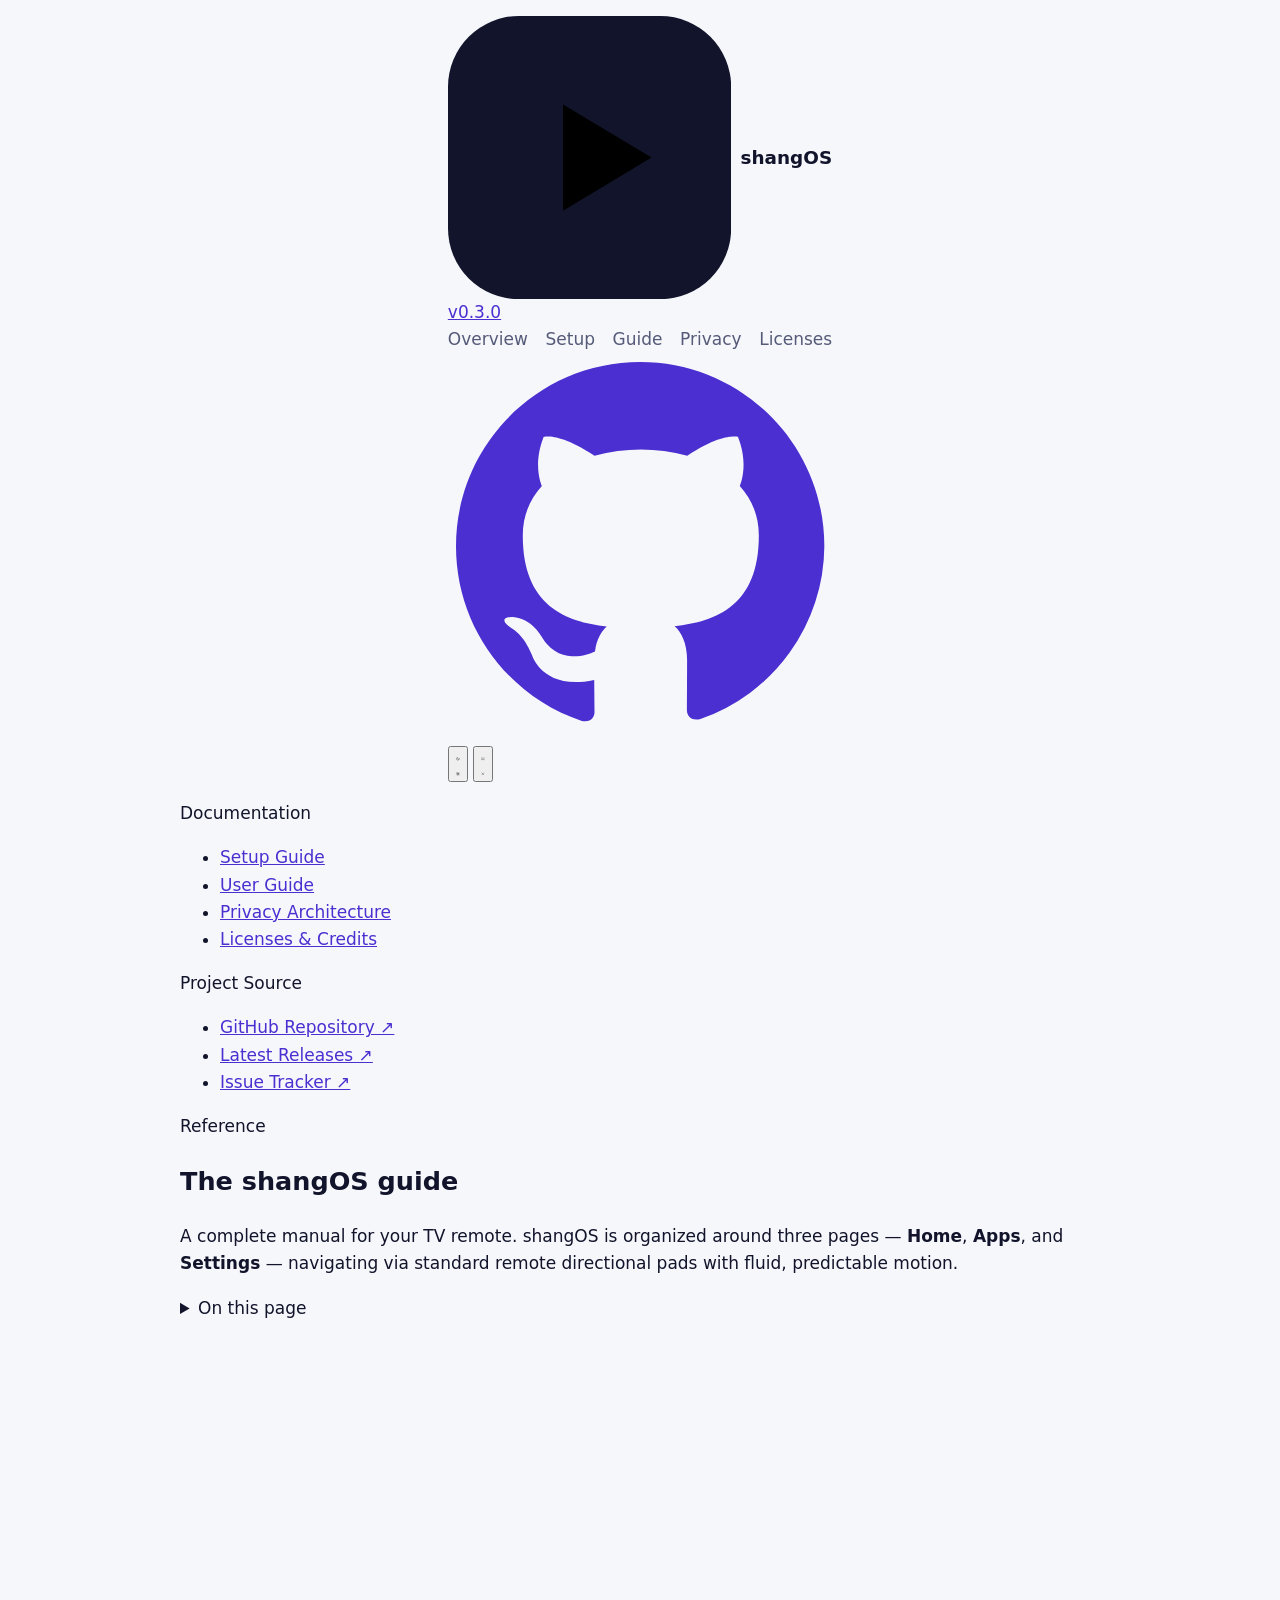
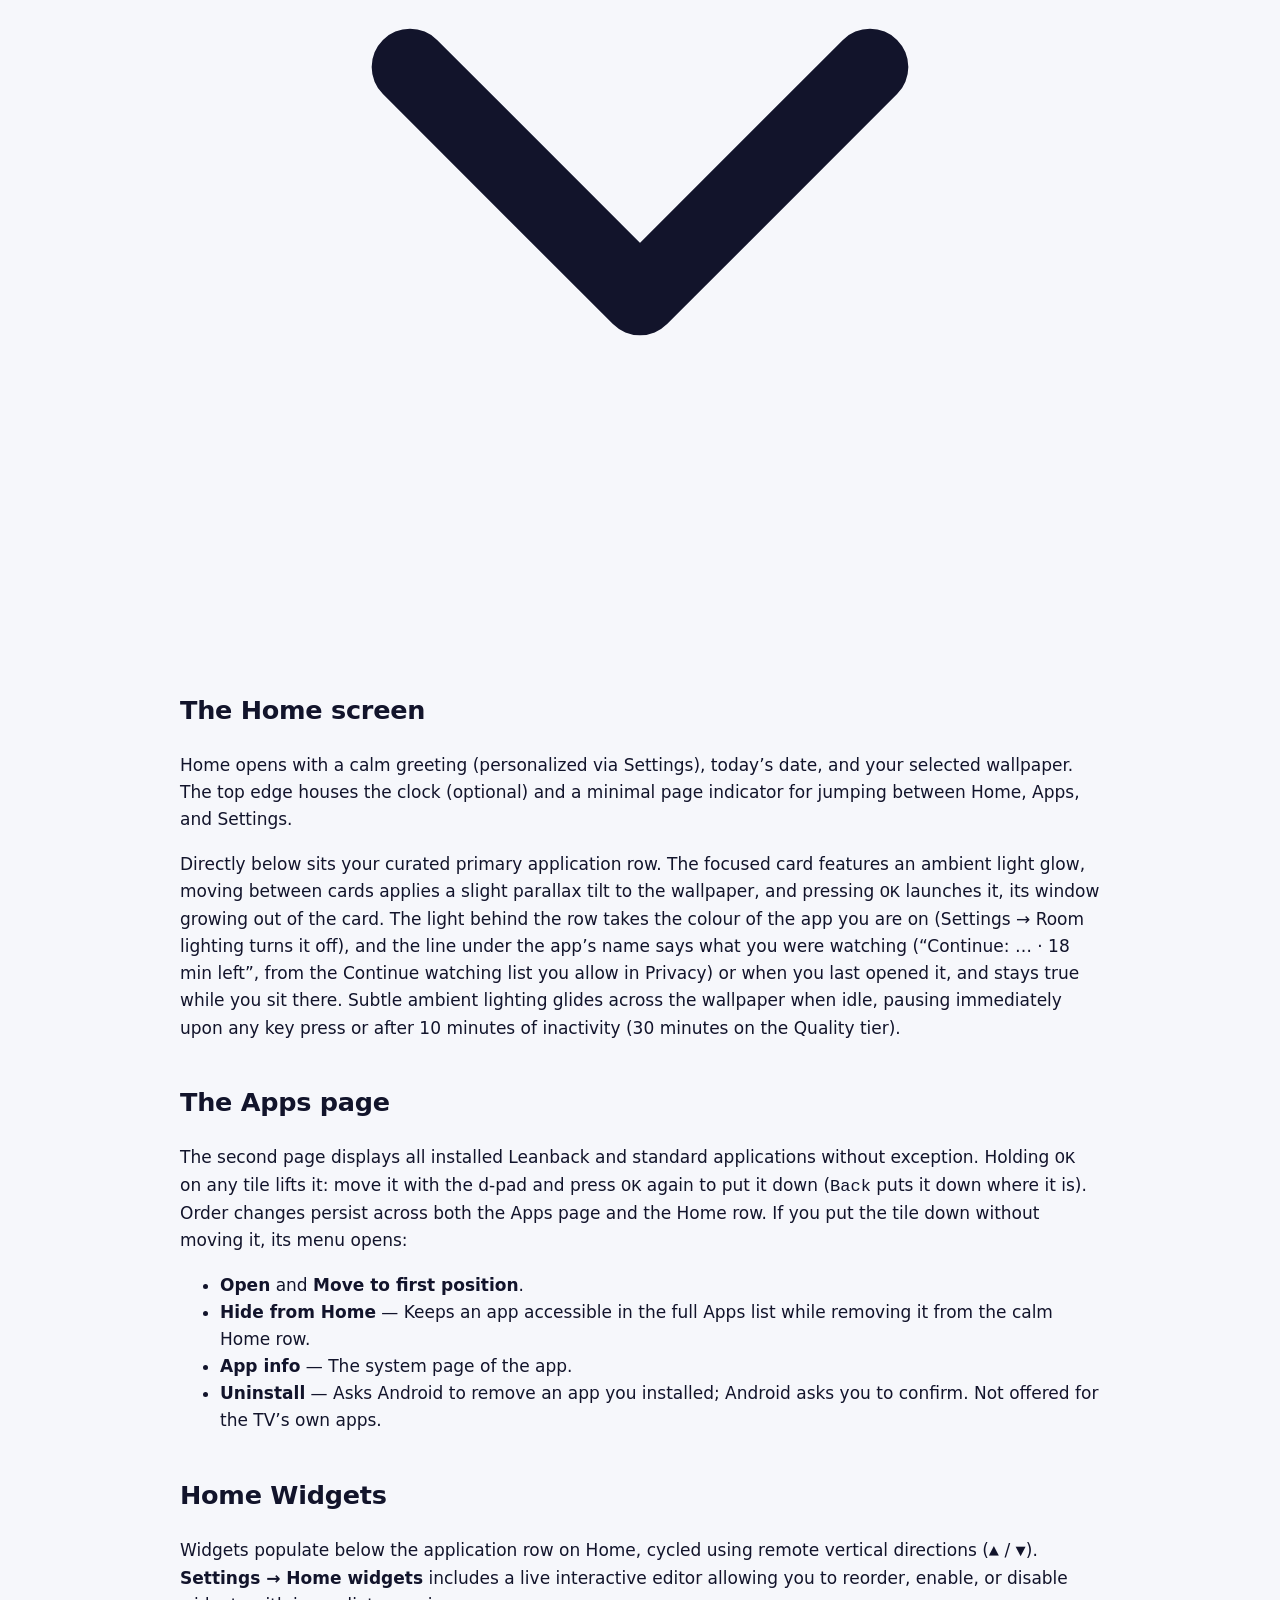
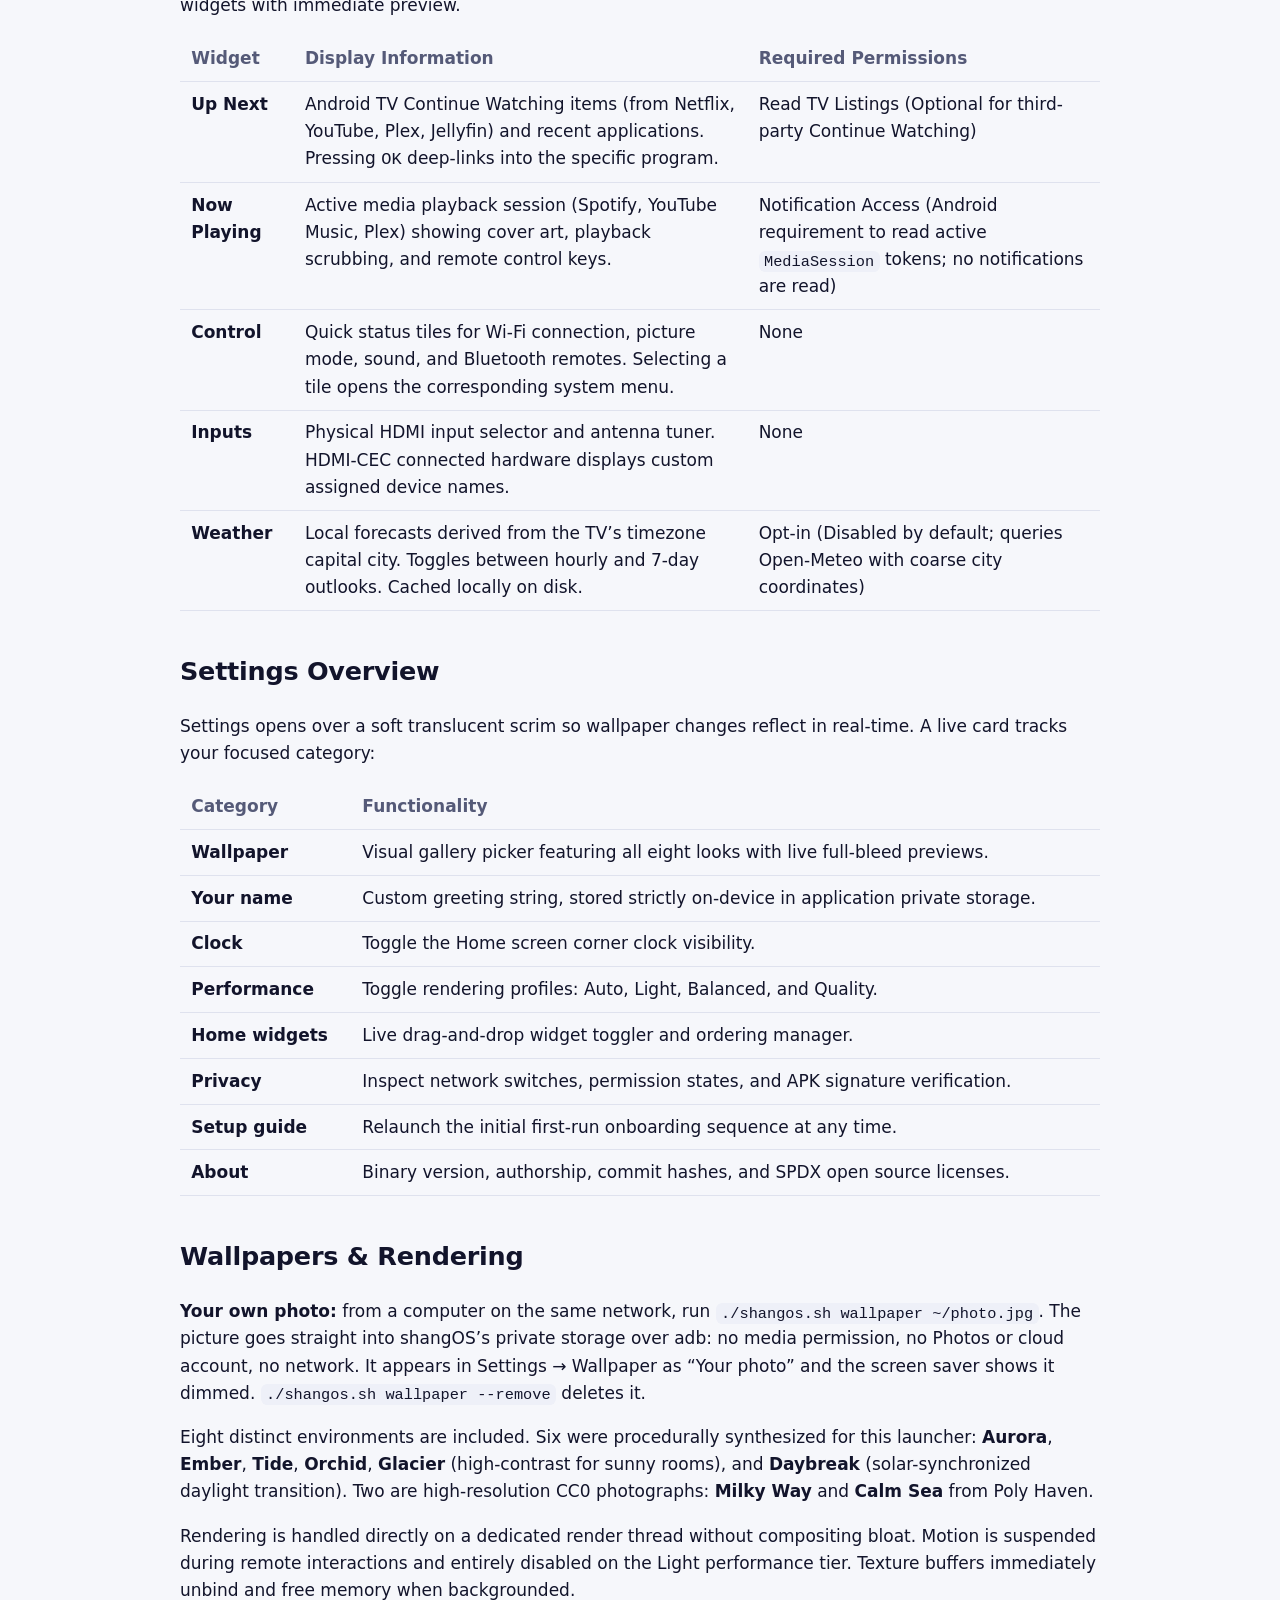
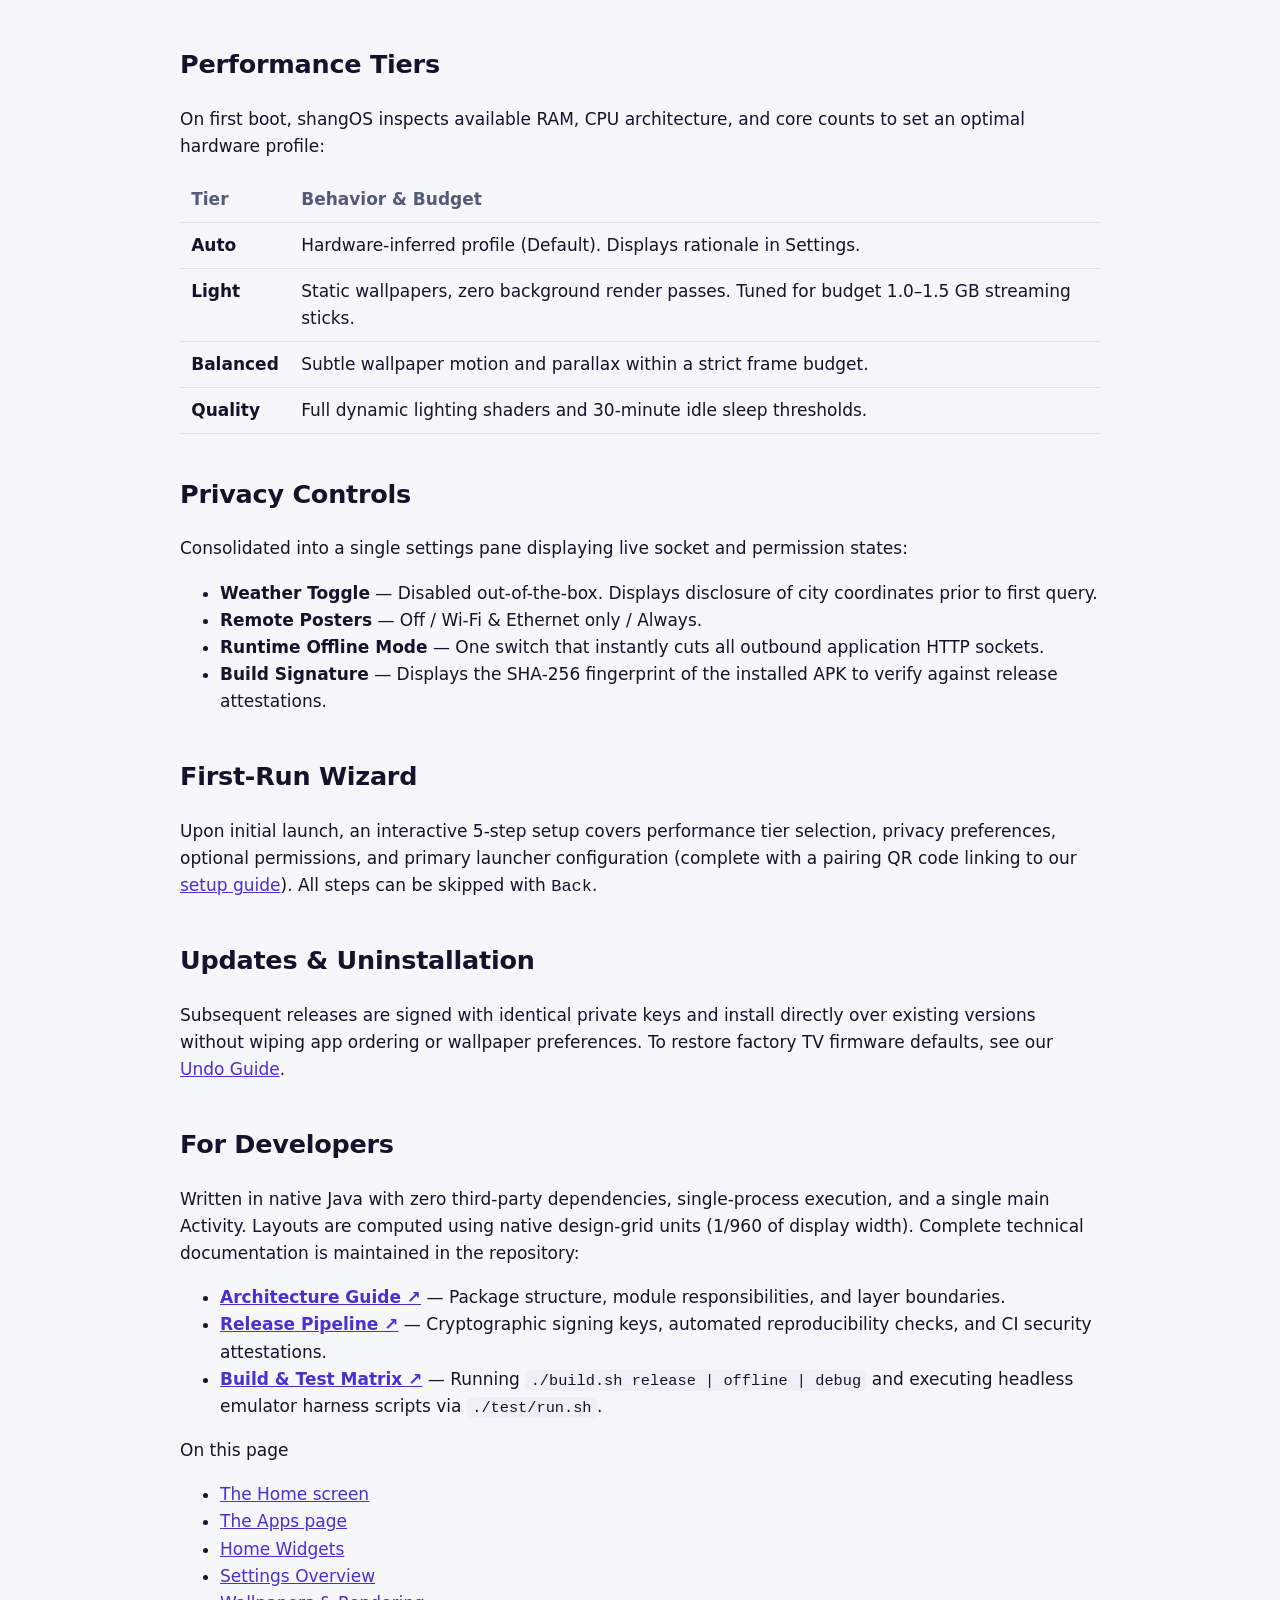
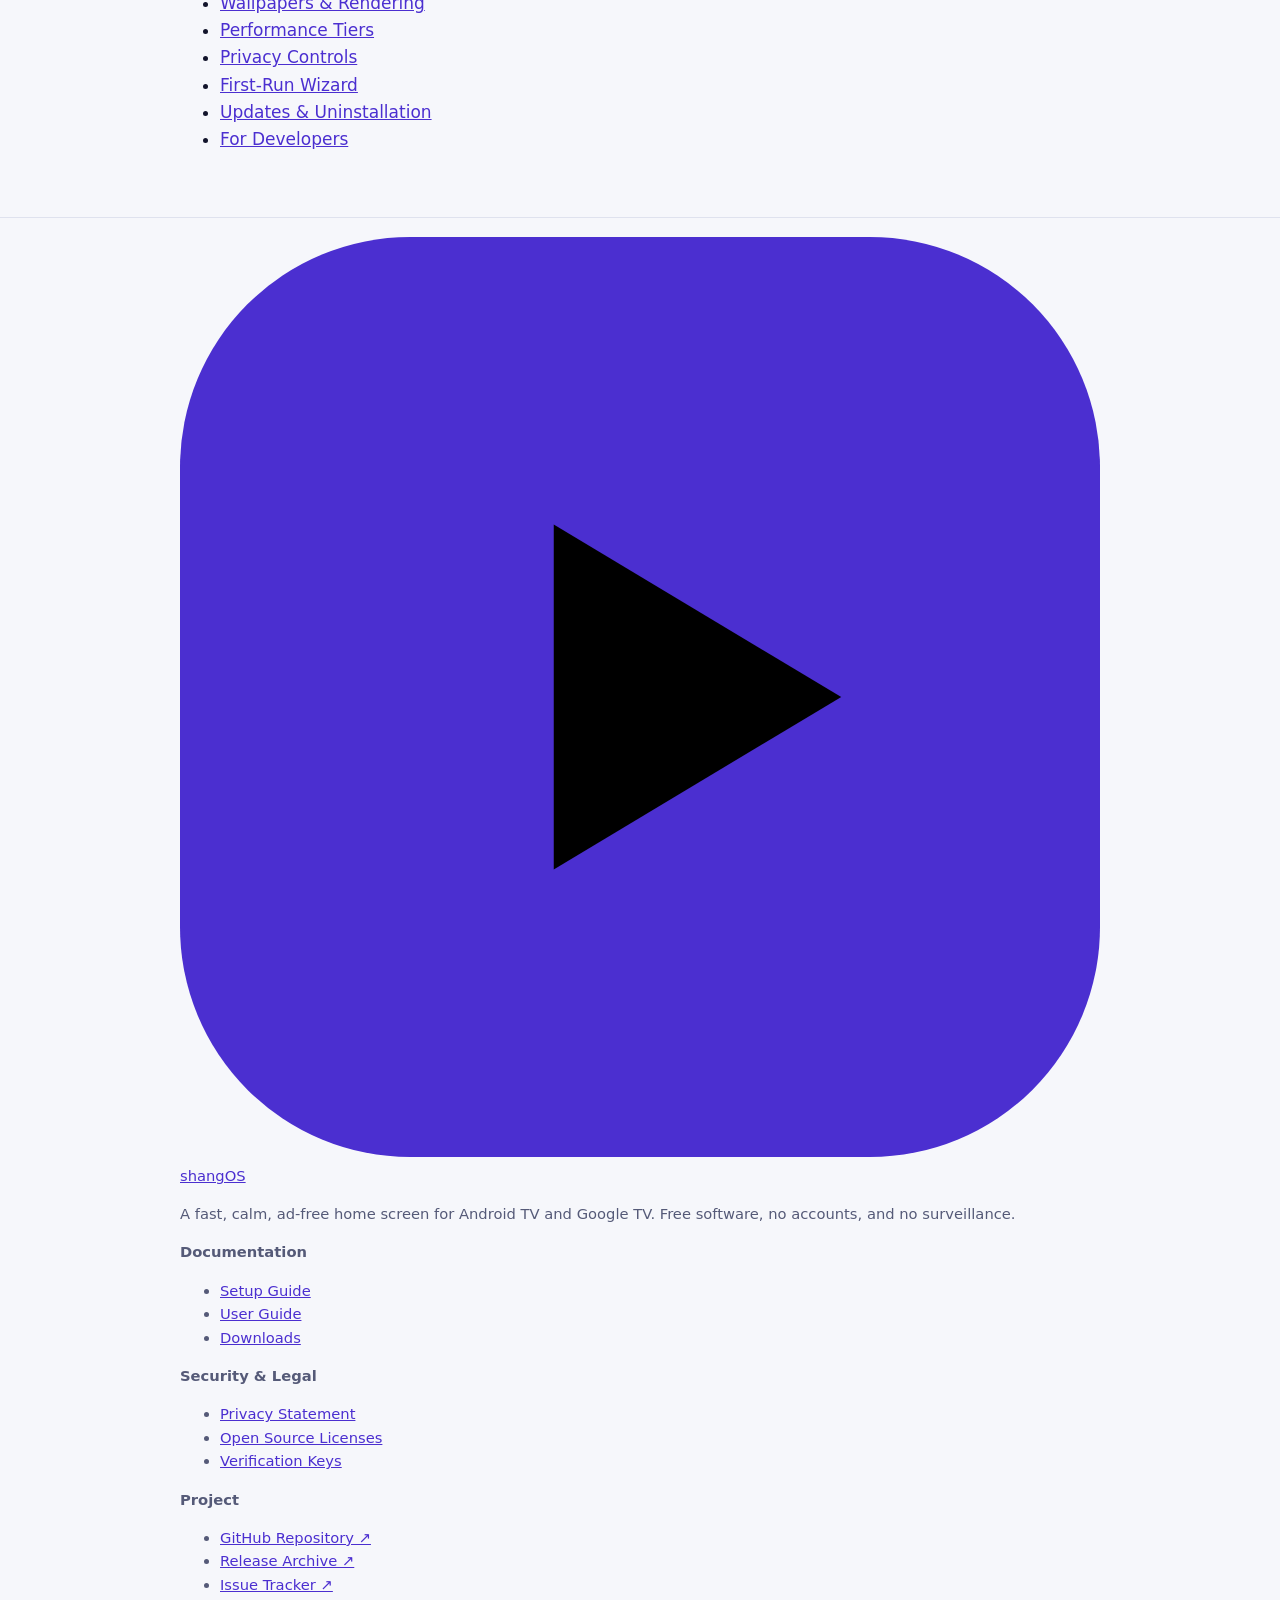
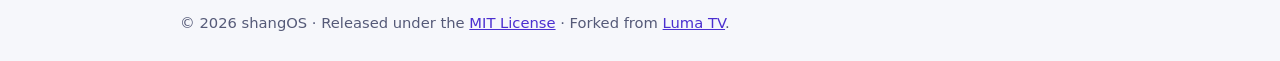
==== docs/guide/index.html @ 85304972 "feat: expand shangOS into a complete TV experience - Add city search and persistent weather location" ====
<!doctype html>
<html lang="en">
<head>
  <meta charset="utf-8">
  <meta name="viewport" content="width=device-width, initial-scale=1">
  <title>User Guide — shangOS</title>
  <meta name="description" content="Complete guide to shangOS: Home navigation, app management, widgets, dynamic wallpapers, performance tiers, and privacy controls.">
  <meta property="og:title" content="User Guide — shangOS">
  <meta property="og:description" content="Complete guide to shangOS: Home navigation, widgets, performance tiers, and privacy architecture.">
  <meta property="og:image" content="../assets/home.webp">
  <meta name="twitter:card" content="summary_large_image">
  <meta name="theme-color" content="#fdfbf7" media="(prefers-color-scheme: light)">
  <meta name="theme-color" content="#111318" media="(prefers-color-scheme: dark)">
  <link rel="icon" href="data:image/svg+xml,%3Csvg xmlns='http://www.w3.org/2000/svg' viewBox='0 0 32 32'%3E%3Crect width='32' height='32' rx='7' fill='%230a0a0a'/%3E%3Cpolygon points='13,10 23,16 13,22' fill='%23fff'/%3E%3C/svg%3E">

  <script>
    (() => {
      try {
        const t = localStorage.getItem('shangos-theme');
        if (t === 'dark' || (!t && matchMedia('(prefers-color-scheme: dark)').matches)) {
          document.documentElement.setAttribute('data-theme', 'dark');
        }
      } catch (e) {}
    })();
  </script>

  <link rel="stylesheet" href="../assets/site.css">
  <link href="https://api.fontshare.com/v2/css?f[]=satoshi@500,700,900&display=swap" rel="stylesheet">
</head>
<body>
  <a href="#main" class="skip">Skip to content</a>

  <header class="site">
    <div class="wrap site-nav-wrap">
      <div class="brand-group">
        <a href="../" class="brand" aria-label="shangOS home">
          <svg viewBox="0 0 32 32" aria-hidden="true" focusable="false">
            <rect width="32" height="32" rx="8" fill="currentColor"/>
            <polygon points="13,10 23,16 13,22" class="brand-mark"/>
          </svg>
          <span class="brand-name">shangOS</span>
        </a>
        <a href="https://github.com/madushas/shangos-launcher/releases/latest"
           class="badge-version"
           target="_blank"
           rel="noopener"
           title="View latest release notes on GitHub">
          <span class="dot"></span>
          <!-- APP_VERSION_START -->v0.3.0<!-- APP_VERSION_END -->
        </a>
      </div>

      <div class="header-actions">
        <nav class="site-nav" id="site-nav" aria-label="Main Navigation">
          <a href="../">Overview</a>
          <a href="../setup/">Setup</a>
          <a href="./" aria-current="page">Guide</a>
          <a href="../privacy/">Privacy</a>
          <a href="../licenses/">Licenses</a>
        </nav>

        <div class="header-controls">
          <a href="https://github.com/madushas/shangos-launcher"
             class="btn-icon gh-link" target="_blank" rel="noopener"
             aria-label="View source repository on GitHub">
            <svg viewBox="0 0 24 24" fill="currentColor" aria-hidden="true">
              <path d="M12 .5C5.65.5.5 5.65.5 12c0 5.08 3.29 9.39 7.86 10.91.58.11.79-.25.79-.56 0-.28-.01-1.02-.02-2-3.2.7-3.88-1.54-3.88-1.54-.52-1.33-1.28-1.69-1.28-1.69-1.05-.72.08-.7.08-.7 1.16.08 1.77 1.19 1.77 1.19 1.03 1.77 2.7 1.26 3.36.96.1-.75.4-1.26.73-1.55-2.55-.29-5.24-1.28-5.24-5.68 0-1.26.45-2.29 1.19-3.1-.12-.29-.52-1.47.11-3.06 0 0 .97-.31 3.18 1.18a11.03 11.03 0 0 1 5.79 0c2.2-1.49 3.17-1.18 3.17-1.18.63 1.59.23 2.77.11 3.06.74.81 1.19 1.84 1.19 3.1 0 4.41-2.69 5.38-5.26 5.66.41.35.78 1.05.78 2.11 0 1.53-.01 2.76-.01 3.14 0 .31.21.67.8.56A11.5 11.5 0 0 0 23.5 12C23.5 5.65 18.35.5 12 .5z"/>
            </svg>
          </a>

          <button class="btn-icon" id="theme-toggle" type="button" aria-label="Toggle theme">
            <svg class="icon-moon" viewBox="0 0 24 24" fill="none" stroke="currentColor" stroke-width="2" stroke-linecap="round" stroke-linejoin="round" aria-hidden="true"><path d="M21 12.79A9 9 0 1 1 11.21 3 7 7 0 0 0 21 12.79z"/></svg>
            <svg class="icon-sun" viewBox="0 0 24 24" fill="none" stroke="currentColor" stroke-width="2" stroke-linecap="round" stroke-linejoin="round" aria-hidden="true"><circle cx="12" cy="12" r="4"/><path d="M12 2v2M12 20v2M4.93 4.93l1.41 1.41M17.66 17.66l1.41 1.41M2 12h2M20 12h2M4.93 19.07l1.41-1.41M17.66 6.34l1.41-1.41"/></svg>
          </button>

          <button class="btn-icon nav-toggle" id="nav-toggle" type="button" aria-label="Menu" aria-expanded="false" aria-controls="site-nav">
            <svg class="nav-toggle-open" viewBox="0 0 24 24" fill="none" stroke="currentColor" stroke-width="2" stroke-linecap="round" aria-hidden="true"><line x1="3" y1="7" x2="21" y2="7"/><line x1="3" y1="17" x2="21" y2="17"/></svg>
            <svg class="nav-toggle-close" viewBox="0 0 24 24" fill="none" stroke="currentColor" stroke-width="2" stroke-linecap="round" aria-hidden="true"><line x1="18" y1="6" x2="6" y2="18"/><line x1="6" y1="6" x2="18" y2="18"/></svg>
          </button>
        </div>
      </div>
    </div>
  </header>

  <main id="main">
    <div class="wrap doc-page">
      <div class="doc-layout">

        <aside class="doc-sidebar">
          <div class="sidebar-group">
            <span class="sidebar-title">Documentation</span>
            <ul class="sidebar-nav">
              <li><a href="../setup/">Setup Guide</a></li>
              <li><a href="./" aria-current="page">User Guide</a></li>
              <li><a href="../privacy/">Privacy Architecture</a></li>
              <li><a href="../licenses/">Licenses &amp; Credits</a></li>
            </ul>
          </div>
          <div class="sidebar-group">
            <span class="sidebar-title">Project Source</span>
            <ul class="sidebar-nav">
              <li><a href="https://github.com/madushas/shangos-launcher" target="_blank" rel="noopener">GitHub Repository ↗</a></li>
              <li><a href="https://github.com/madushas/shangos-launcher/releases/latest" target="_blank" rel="noopener">Latest Releases ↗</a></li>
              <li><a href="https://github.com/madushas/shangos-launcher/issues" target="_blank" rel="noopener">Issue Tracker ↗</a></li>
            </ul>
          </div>
        </aside>

        <article class="doc-content">
          <span class="kicker">Reference</span>
          <h1>The shangOS guide</h1>
          <p class="intro">A complete manual for your TV remote. shangOS is organized around three pages — <strong>Home</strong>, <strong>Apps</strong>, and <strong>Settings</strong> — navigating via standard remote directional pads with fluid, predictable motion.</p>

          <!-- Collapsible in-page jump menu on mobile screens -->
          <details class="mobile-toc">
            <summary>
              <span>On this page</span>
              <svg class="mobile-toc-chevron" viewBox="0 0 24 24" fill="none" stroke="currentColor" stroke-width="2" stroke-linecap="round" stroke-linejoin="round" aria-hidden="true"><polyline points="6 9 12 15 18 9"/></svg>
            </summary>
            <ul class="mobile-toc-list">
              <li><a href="#home">The Home screen</a></li>
              <li><a href="#apps">The Apps page</a></li>
              <li><a href="#widgets">Home Widgets</a></li>
              <li><a href="#settings">Settings Overview</a></li>
              <li><a href="#wallpapers">Wallpapers &amp; Rendering</a></li>
              <li><a href="#performance">Performance Tiers</a></li>
              <li><a href="#privacy">Privacy Controls</a></li>
              <li><a href="#first-run">First-Run Wizard</a></li>
              <li><a href="#update">Updates &amp; Uninstallation</a></li>
              <li><a href="#for-developers">For Developers</a></li>
            </ul>
          </details>

          <h2 id="home">The Home screen</h2>
          <p>Home opens with a calm greeting (personalized via Settings), today’s date, and your selected wallpaper. The top edge houses the clock (optional) and a minimal page indicator for jumping between Home, Apps, and Settings.</p>
          <p>Directly below sits your curated primary application row. The focused card features an ambient light glow, moving between cards applies a slight parallax tilt to the wallpaper, and pressing <kbd>OK</kbd> launches it, its window growing out of the card. The light behind the row takes the colour of the app you are on (Settings → Room lighting turns it off), and the line under the app&rsquo;s name says what you were watching (&ldquo;Continue: &hellip; · 18 min left&rdquo;, from the Continue watching list you allow in Privacy) or when you last opened it, and stays true while you sit there. Subtle ambient lighting glides across the wallpaper when idle, pausing immediately upon any key press or after 10 minutes of inactivity (30 minutes on the Quality tier).</p>

          <h2 id="apps">The Apps page</h2>
          <p>The second page displays all installed Leanback and standard applications without exception. Holding <kbd>OK</kbd> on any tile lifts it: move it with the d-pad and press <kbd>OK</kbd> again to put it down (<kbd>Back</kbd> puts it down where it is). Order changes persist across both the Apps page and the Home row. If you put the tile down without moving it, its menu opens:</p>
          <ul class="release-specs">
            <li><strong>Open</strong> and <strong>Move to first position</strong>.</li>
            <li><strong>Hide from Home</strong> — Keeps an app accessible in the full Apps list while removing it from the calm Home row.</li>
            <li><strong>App info</strong> — The system page of the app.</li>
            <li><strong>Uninstall</strong> — Asks Android to remove an app you installed; Android asks you to confirm. Not offered for the TV&rsquo;s own apps.</li>
          </ul>

          <h2 id="widgets">Home Widgets</h2>
          <p>Widgets populate below the application row on Home, cycled using remote vertical directions (<kbd>▲</kbd> / <kbd>▼</kbd>). <strong>Settings → Home widgets</strong> includes a live interactive editor allowing you to reorder, enable, or disable widgets with immediate preview.</p>

          <div class="table-wrap">
            <table>
              <thead>
                <tr>
                  <th>Widget</th>
                  <th>Display Information</th>
                  <th>Required Permissions</th>
                </tr>
              </thead>
              <tbody>
                <tr>
                  <td><strong>Up Next</strong></td>
                  <td>Android TV Continue Watching items (from Netflix, YouTube, Plex, Jellyfin) and recent applications. Pressing <kbd>OK</kbd> deep-links into the specific program.</td>
                  <td><span class="spec-chip">Read TV Listings</span> (Optional for third-party Continue Watching)</td>
                </tr>
                <tr>
                  <td><strong>Now Playing</strong></td>
                  <td>Active media playback session (Spotify, YouTube Music, Plex) showing cover art, playback scrubbing, and remote control keys.</td>
                  <td><span class="spec-chip">Notification Access</span> (Android requirement to read active <code>MediaSession</code> tokens; no notifications are read)</td>
                </tr>
                <tr>
                  <td><strong>Control</strong></td>
                  <td>Quick status tiles for Wi-Fi connection, picture mode, sound, and Bluetooth remotes. Selecting a tile opens the corresponding system menu.</td>
                  <td><span class="spec-chip">None</span></td>
                </tr>
                <tr>
                  <td><strong>Inputs</strong></td>
                  <td>Physical HDMI input selector and antenna tuner. HDMI-CEC connected hardware displays custom assigned device names.</td>
                  <td><span class="spec-chip">None</span></td>
                </tr>
                <tr>
                  <td><strong>Weather</strong></td>
                  <td>Local forecasts derived from the TV’s timezone capital city. Toggles between hourly and 7-day outlooks. Cached locally on disk.</td>
                  <td><span class="spec-chip">Opt-in</span> (Disabled by default; queries Open-Meteo with coarse city coordinates)</td>
                </tr>
              </tbody>
            </table>
          </div>

          <h2 id="settings">Settings Overview</h2>
          <p>Settings opens over a soft translucent scrim so wallpaper changes reflect in real-time. A live card tracks your focused category:</p>

          <div class="table-wrap">
            <table>
              <thead>
                <tr>
                  <th>Category</th>
                  <th>Functionality</th>
                </tr>
              </thead>
              <tbody>
                <tr>
                  <td><strong>Wallpaper</strong></td>
                  <td>Visual gallery picker featuring all eight looks with live full-bleed previews.</td>
                </tr>
                <tr>
                  <td><strong>Your name</strong></td>
                  <td>Custom greeting string, stored strictly on-device in application private storage.</td>
                </tr>
                <tr>
                  <td><strong>Clock</strong></td>
                  <td>Toggle the Home screen corner clock visibility.</td>
                </tr>
                <tr>
                  <td><strong>Performance</strong></td>
                  <td>Toggle rendering profiles: Auto, Light, Balanced, and Quality.</td>
                </tr>
                <tr>
                  <td><strong>Home widgets</strong></td>
                  <td>Live drag-and-drop widget toggler and ordering manager.</td>
                </tr>
                <tr>
                  <td><strong>Privacy</strong></td>
                  <td>Inspect network switches, permission states, and APK signature verification.</td>
                </tr>
                <tr>
                  <td><strong>Setup guide</strong></td>
                  <td>Relaunch the initial first-run onboarding sequence at any time.</td>
                </tr>
                <tr>
                  <td><strong>About</strong></td>
                  <td>Binary version, authorship, commit hashes, and SPDX open source licenses.</td>
                </tr>
              </tbody>
            </table>
          </div>

          <h2 id="wallpapers">Wallpapers &amp; Rendering</h2>
          <p><strong>Your own photo:</strong> from a computer on the same network, run <code>./shangos.sh wallpaper ~/photo.jpg</code>. The picture goes straight into shangOS&rsquo;s private storage over adb: no media permission, no Photos or cloud account, no network. It appears in Settings → Wallpaper as &ldquo;Your photo&rdquo; and the screen saver shows it dimmed. <code>./shangos.sh wallpaper --remove</code> deletes it.</p>
          <p>Eight distinct environments are included. Six were procedurally synthesized for this launcher: <strong>Aurora</strong>, <strong>Ember</strong>, <strong>Tide</strong>, <strong>Orchid</strong>, <strong>Glacier</strong> (high-contrast for sunny rooms), and <strong>Daybreak</strong> (solar-synchronized daylight transition). Two are high-resolution CC0 photographs: <strong>Milky Way</strong> and <strong>Calm Sea</strong> from Poly Haven.</p>
          <p>Rendering is handled directly on a dedicated render thread without compositing bloat. Motion is suspended during remote interactions and entirely disabled on the Light performance tier. Texture buffers immediately unbind and free memory when backgrounded.</p>

          <h2 id="performance">Performance Tiers</h2>
          <p>On first boot, shangOS inspects available RAM, CPU architecture, and core counts to set an optimal hardware profile:</p>

          <div class="table-wrap">
            <table>
              <thead>
                <tr>
                  <th>Tier</th>
                  <th>Behavior &amp; Budget</th>
                </tr>
              </thead>
              <tbody>
                <tr>
                  <td><strong>Auto</strong></td>
                  <td>Hardware-inferred profile (Default). Displays rationale in Settings.</td>
                </tr>
                <tr>
                  <td><strong>Light</strong></td>
                  <td>Static wallpapers, zero background render passes. Tuned for budget 1.0–1.5 GB streaming sticks.</td>
                </tr>
                <tr>
                  <td><strong>Balanced</strong></td>
                  <td>Subtle wallpaper motion and parallax within a strict frame budget.</td>
                </tr>
                <tr>
                  <td><strong>Quality</strong></td>
                  <td>Full dynamic lighting shaders and 30-minute idle sleep thresholds.</td>
                </tr>
              </tbody>
            </table>
          </div>

          <h2 id="privacy">Privacy Controls</h2>
          <p>Consolidated into a single settings pane displaying live socket and permission states:</p>
          <ul class="release-specs">
            <li><strong>Weather Toggle</strong> — Disabled out-of-the-box. Displays disclosure of city coordinates prior to first query.</li>
            <li><strong>Remote Posters</strong> — Off / Wi-Fi &amp; Ethernet only / Always.</li>
            <li><strong>Runtime Offline Mode</strong> — One switch that instantly cuts all outbound application HTTP sockets.</li>
            <li><strong>Build Signature</strong> — Displays the SHA-256 fingerprint of the installed APK to verify against release attestations.</li>
          </ul>

          <h2 id="first-run">First-Run Wizard</h2>
          <p>Upon initial launch, an interactive 5-step setup covers performance tier selection, privacy preferences, optional permissions, and primary launcher configuration (complete with a pairing QR code linking to our <a href="../setup/">setup guide</a>). All steps can be skipped with <kbd>Back</kbd>.</p>

          <h2 id="update">Updates &amp; Uninstallation</h2>
          <p>Subsequent releases are signed with identical private keys and install directly over existing versions without wiping app ordering or wallpaper preferences. To restore factory TV firmware defaults, see our <a href="../setup/#undo">Undo Guide</a>.</p>

          <h2 id="for-developers">For Developers</h2>
          <p>Written in native Java with zero third-party dependencies, single-process execution, and a single main Activity. Layouts are computed using native design-grid units (1/960 of display width). Complete technical documentation is maintained in the repository:</p>
          <ul class="release-specs">
            <li><a href="https://github.com/madushas/shangos-launcher/blob/main/docs/dev/ARCHITECTURE.md" target="_blank" rel="noopener"><strong>Architecture Guide ↗</strong></a> — Package structure, module responsibilities, and layer boundaries.</li>
            <li><a href="https://github.com/madushas/shangos-launcher/blob/main/docs/dev/RELEASING.md" target="_blank" rel="noopener"><strong>Release Pipeline ↗</strong></a> — Cryptographic signing keys, automated reproducibility checks, and CI security attestations.</li>
            <li><a href="https://github.com/madushas/shangos-launcher/blob/main/README.md" target="_blank" rel="noopener"><strong>Build &amp; Test Matrix ↗</strong></a> — Running <code>./build.sh release | offline | debug</code> and executing headless emulator harness scripts via <code>./test/run.sh</code>.</li>
          </ul>
        </article>

        <aside class="doc-toc">
          <span class="toc-heading">On this page</span>
          <ul class="toc-list">
            <li><a href="#home">The Home screen</a></li>
            <li><a href="#apps">The Apps page</a></li>
            <li><a href="#widgets">Home Widgets</a></li>
            <li><a href="#settings">Settings Overview</a></li>
            <li><a href="#wallpapers">Wallpapers &amp; Rendering</a></li>
            <li><a href="#performance">Performance Tiers</a></li>
            <li><a href="#privacy">Privacy Controls</a></li>
            <li><a href="#first-run">First-Run Wizard</a></li>
            <li><a href="#update">Updates &amp; Uninstallation</a></li>
            <li><a href="#for-developers">For Developers</a></li>
          </ul>
        </aside>

      </div>
    </div>
  </main>

  <footer class="site">
    <div class="wrap">
      <div class="footer-grid">
        <div class="footer-brand-col">
          <a href="../" class="brand" aria-label="shangOS home">
            <svg viewBox="0 0 32 32" aria-hidden="true" focusable="false">
              <rect width="32" height="32" rx="8" fill="currentColor"/>
              <polygon points="13,10 23,16 13,22" class="brand-mark"/>
            </svg>
            <span class="brand-name">shangOS</span>
          </a>
          <p class="footer-mission">
            A fast, calm, ad-free home screen for Android TV and Google TV. Free software, no accounts, and no surveillance.
          </p>
        </div>

        <div class="footer-links-col">
          <strong class="footer-heading">Documentation</strong>
          <ul>
            <li><a href="../setup/">Setup Guide</a></li>
            <li><a href="./">User Guide</a></li>
            <li><a href="../#downloads">Downloads</a></li>
          </ul>
        </div>

        <div class="footer-links-col">
          <strong class="footer-heading">Security &amp; Legal</strong>
          <ul>
            <li><a href="../privacy/">Privacy Statement</a></li>
            <li><a href="../licenses/">Open Source Licenses</a></li>
            <li><a href="../#verify">Verification Keys</a></li>
          </ul>
        </div>

        <div class="footer-links-col">
          <strong class="footer-heading">Project</strong>
          <ul>
            <li><a href="https://github.com/madushas/shangos-launcher" target="_blank" rel="noopener">GitHub Repository ↗</a></li>
            <li><a href="https://github.com/madushas/shangos-launcher/releases" target="_blank" rel="noopener">Release Archive ↗</a></li>
            <li><a href="https://github.com/madushas/shangos-launcher/issues" target="_blank" rel="noopener">Issue Tracker ↗</a></li>
          </ul>
        </div>
      </div>

      <div class="footer-bottom">
        <p>© 2026 shangOS · Released under the <a href="../licenses/">MIT License</a> · Forked from <a href="https://github.com/0xProbabillity/luma-tv" target="_blank" rel="noopener">Luma TV</a>.</p>
      </div>
    </div>
  </footer>

  <script src="../assets/site.js" defer></script>
</body>
</html>
---- docs/assets/site.css ----
/* shangOS site. No fonts, scripts or requests to other hosts: the page is as private as the app. */
:root { --bg:#f6f7fb; --fg:#12142b; --muted:#555a78; --card:#ffffff; --line:#dfe2ee; --accent:#4b2fd0; --aqua:#0f9d8c; --code:#eef0f8; }
@media (prefers-color-scheme: dark) { :root { --bg:#0b0e22; --fg:#eef0ff; --muted:#a3a9cc; --card:#141a3d; --line:#252c5c; --accent:#9d8bff; --aqua:#7df3e1; --code:#0f1431; } }
* { box-sizing: border-box; }
html { scroll-behavior: smooth; }
body { margin:0; background:var(--bg); color:var(--fg); font:17px/1.6 system-ui, -apple-system, "Segoe UI", Roboto, sans-serif; }
a { color:var(--accent); } a:focus-visible, button:focus-visible { outline:3px solid var(--aqua); outline-offset:2px; }
.wrap { max-width:60rem; margin:0 auto; padding:0 1.25rem; }
header.site { display:flex; align-items:center; gap:1rem; padding:1rem 0; flex-wrap:wrap; }
header.site a.brand { display:flex; align-items:center; gap:.6rem; font-weight:700; color:var(--fg); text-decoration:none; font-size:1.15rem; }
header.site img { width:2.2rem; height:2.2rem; }
header.site nav { margin-left:auto; display:flex; gap:1.1rem; flex-wrap:wrap; } header.site nav a { color:var(--muted); text-decoration:none; } header.site nav a:hover { color:var(--fg); }
.hero { padding:3rem 0 2rem; }
.hero h1 { font-size:clamp(2rem, 6vw, 3.4rem); line-height:1.1; margin:.2em 0; letter-spacing:-.02em; }
.hero h1 em { font-style:normal; color:var(--aqua); }
.hero p.lead { font-size:1.2rem; color:var(--muted); max-width:38rem; }
.btn { display:inline-block; padding:.7rem 1.2rem; border-radius:.8rem; background:var(--accent); color:#fff; text-decoration:none; font-weight:600; margin:.4rem .5rem .4rem 0; }
@media (prefers-color-scheme: dark) { .btn { color:#0b0e22; } }
.btn.ghost { background:transparent; color:var(--accent); border:2px solid var(--accent); }
.grid { display:grid; grid-template-columns:repeat(auto-fit, minmax(15rem, 1fr)); gap:1rem; margin:1.5rem 0 2.5rem; }
.card { background:var(--card); border:1px solid var(--line); border-radius:1rem; padding:1.1rem 1.2rem; }
.card h3 { margin:.1em 0 .3em; font-size:1.05rem; }
.card p { margin:0; color:var(--muted); }
h2 { margin-top:2.5rem; letter-spacing:-.01em; }
code, pre { background:var(--code); border-radius:.4rem; font:.9em ui-monospace, SFMono-Regular, Menlo, Consolas, monospace; }
code { padding:.1em .35em; } pre { padding:.9rem 1rem; overflow-x:auto; border:1px solid var(--line); }
pre code { padding:0; background:none; }
ol.steps { counter-reset:s; list-style:none; padding:0; } ol.steps > li { counter-increment:s; position:relative; padding-left:2.6rem; margin:1.1rem 0; }
ol.steps > li::before { content:counter(s); position:absolute; left:0; top:.05rem; width:1.9rem; height:1.9rem; border-radius:50%; background:var(--accent); color:#fff; display:grid; place-items:center; font-weight:700; font-size:.95rem; }
@media (prefers-color-scheme: dark) { ol.steps > li::before { color:#0b0e22; } }
table { border-collapse:collapse; width:100%; margin:1rem 0; } th, td { text-align:left; padding:.55rem .7rem; border-bottom:1px solid var(--line); vertical-align:top; } th { color:var(--muted); font-weight:600; }
.note { border-left:4px solid var(--aqua); background:var(--card); padding:.7rem 1rem; border-radius:.3rem; margin:1.2rem 0; }
.warn { border-left-color:#e0a000; }
footer.site { margin:4rem 0 2rem; padding-top:1.2rem; border-top:1px solid var(--line); color:var(--muted); font-size:.92rem; }
.skip { position:absolute; left:-999px; } .skip:focus { left:1rem; top:1rem; background:var(--card); padding:.5rem 1rem; z-index:9; }
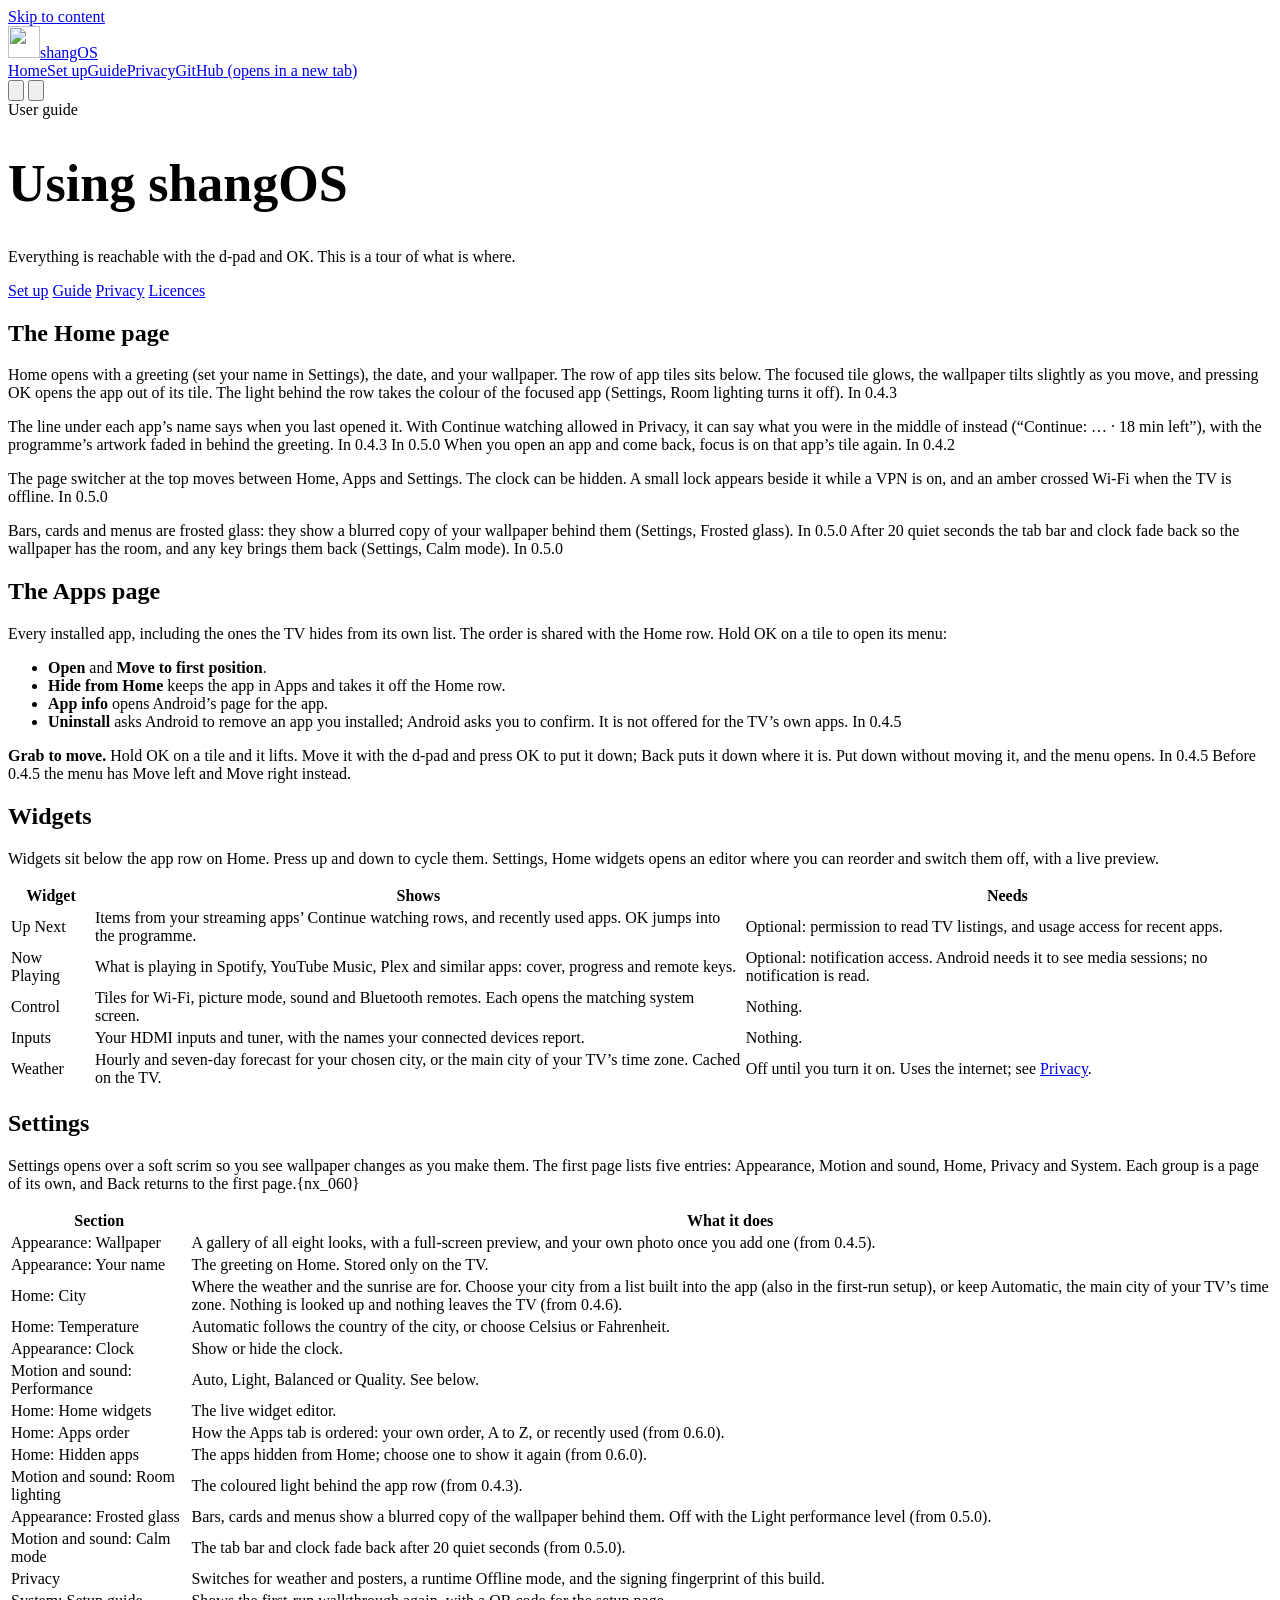
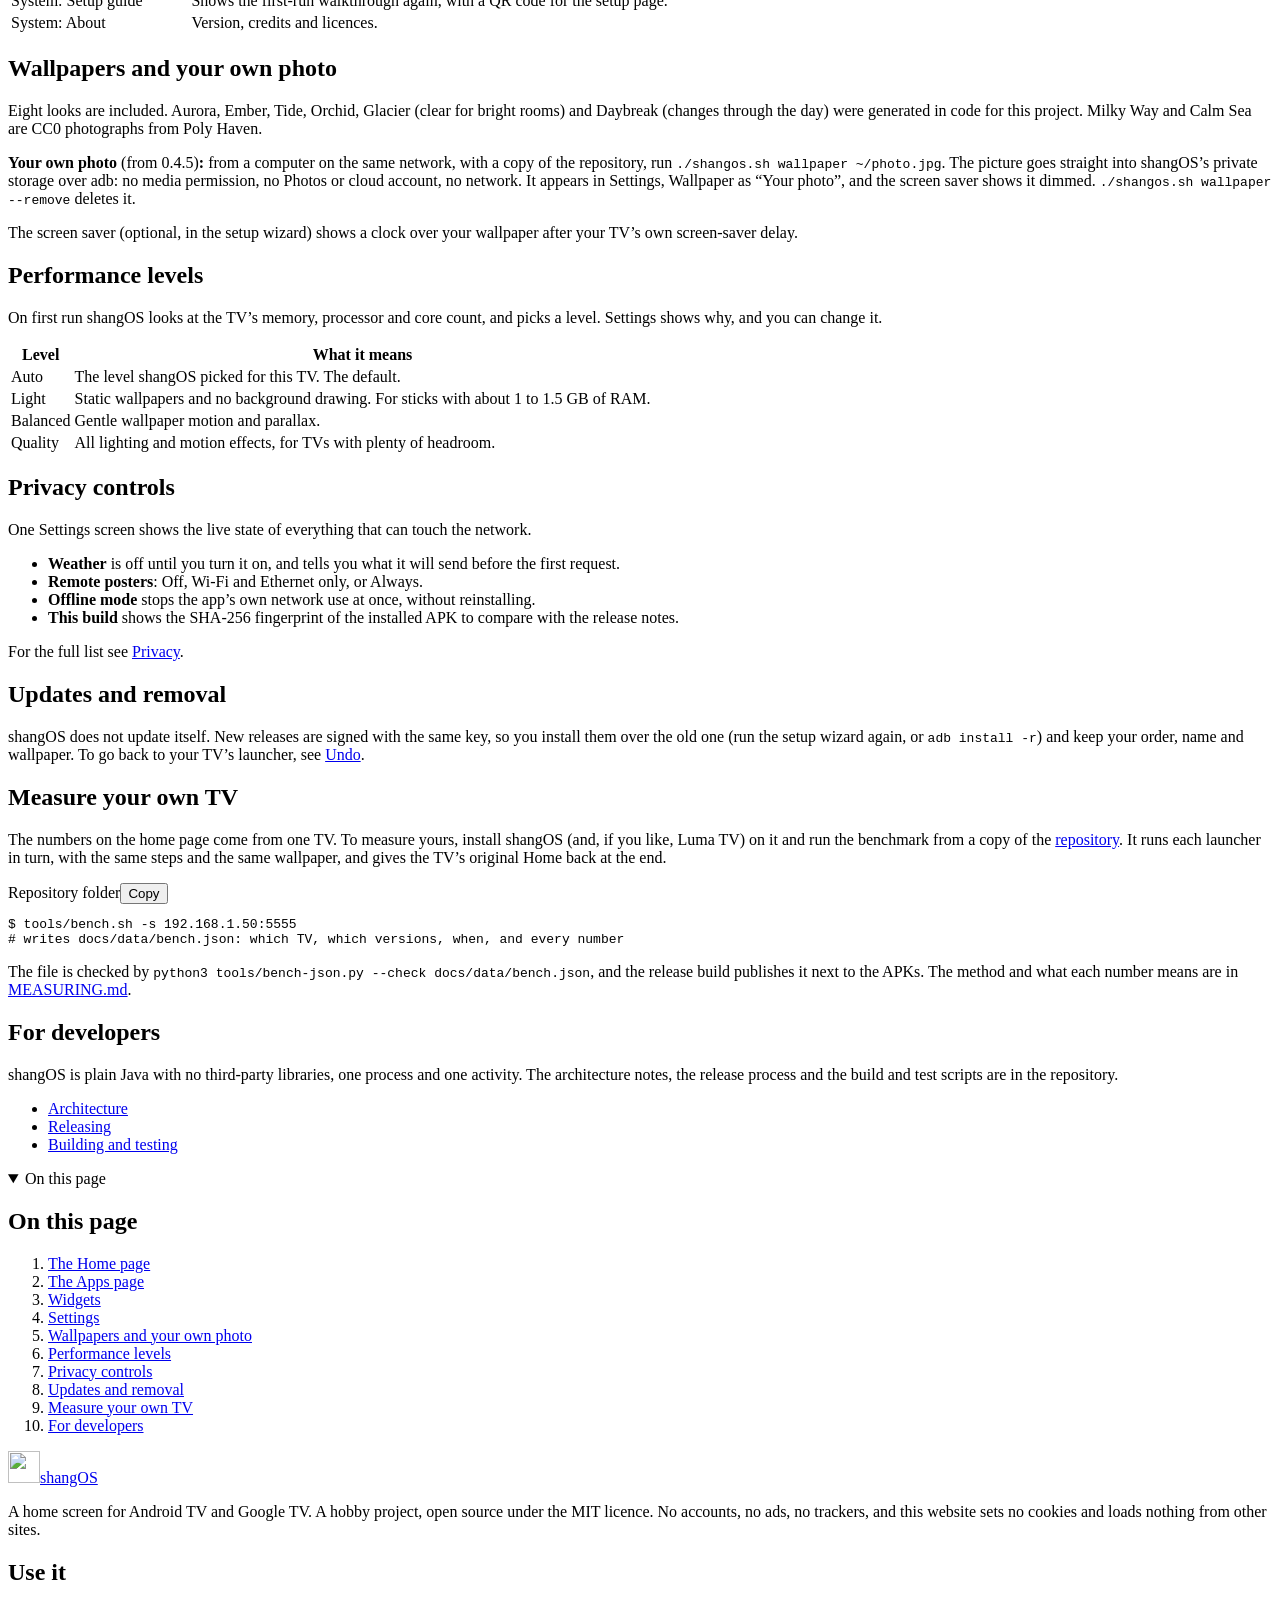
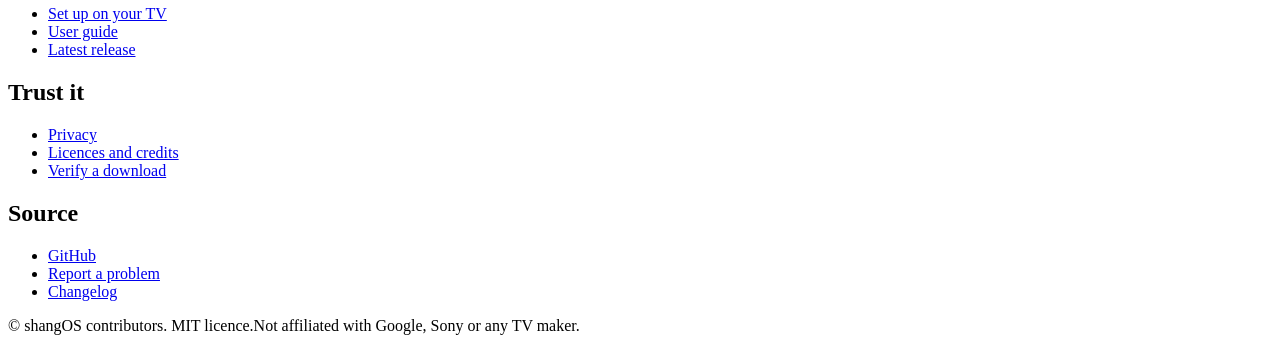
==== commit 148f4ad5: "update ublic website for the new look" ====
--- a/docs/guide/index.html
+++ b/docs/guide/index.html
@@ -1,370 +1,97 @@
 <!doctype html>
 <html lang="en">
 <head>
-  <meta charset="utf-8">
-  <meta name="viewport" content="width=device-width, initial-scale=1">
-  <title>User Guide — shangOS</title>
-  <meta name="description" content="Complete guide to shangOS: Home navigation, app management, widgets, dynamic wallpapers, performance tiers, and privacy controls.">
-  <meta property="og:title" content="User Guide — shangOS">
-  <meta property="og:description" content="Complete guide to shangOS: Home navigation, widgets, performance tiers, and privacy architecture.">
-  <meta property="og:image" content="../assets/home.webp">
-  <meta name="twitter:card" content="summary_large_image">
-  <meta name="theme-color" content="#fdfbf7" media="(prefers-color-scheme: light)">
-  <meta name="theme-color" content="#111318" media="(prefers-color-scheme: dark)">
-  <link rel="icon" href="data:image/svg+xml,%3Csvg xmlns='http://www.w3.org/2000/svg' viewBox='0 0 32 32'%3E%3Crect width='32' height='32' rx='7' fill='%230a0a0a'/%3E%3Cpolygon points='13,10 23,16 13,22' fill='%23fff'/%3E%3C/svg%3E">
-
-  <script>
-    (() => {
-      try {
-        const t = localStorage.getItem('shangos-theme');
-        if (t === 'dark' || (!t && matchMedia('(prefers-color-scheme: dark)').matches)) {
-          document.documentElement.setAttribute('data-theme', 'dark');
-        }
-      } catch (e) {}
-    })();
-  </script>
-
-  <link rel="stylesheet" href="../assets/site.css">
-  <link href="https://api.fontshare.com/v2/css?f[]=satoshi@500,700,900&display=swap" rel="stylesheet">
+<meta charset="utf-8">
+<meta name="viewport" content="width=device-width, initial-scale=1, viewport-fit=cover">
+<title>User guide | shangOS</title>
+<meta name="description" content="How to use shangOS with a TV remote: Home, Apps, widgets, Settings, wallpapers, performance levels and privacy controls.">
+<link rel="canonical" href="https://shangos.madusha.dev/guide/">
+<meta name="color-scheme" content="light dark">
+<meta name="theme-color" content="#f9faef" media="(prefers-color-scheme: light)">
+<meta name="theme-color" content="#12140e" media="(prefers-color-scheme: dark)">
+<meta property="og:type" content="website">
+<meta property="og:site_name" content="shangOS">
+<meta property="og:title" content="User guide | shangOS">
+<meta property="og:description" content="How to use shangOS with a TV remote: Home, Apps, widgets, Settings, wallpapers, performance levels and privacy controls.">
+<meta property="og:url" content="https://shangos.madusha.dev/guide/">
+<meta property="og:image" content="https://shangos.madusha.dev/assets/og.jpg">
+<meta property="og:image:type" content="image/jpeg">
+<meta property="og:image:width" content="1200">
+<meta property="og:image:height" content="630">
+<meta name="twitter:card" content="summary_large_image">
+<link rel="icon" href="/assets/favicon.svg" type="image/svg+xml">
+<link rel="apple-touch-icon" href="/assets/apple-touch-icon.png">
+<script>try{var t=localStorage.getItem("shangos-theme");if(t==="light"||t==="dark")document.documentElement.dataset.theme=t}catch(e){}</script>
+<link rel="stylesheet" href="/assets/site.css">
+<script src="/assets/site.js" defer></script>
 </head>
 <body>
-  <a href="#main" class="skip">Skip to content</a>
-
-  <header class="site">
-    <div class="wrap site-nav-wrap">
-      <div class="brand-group">
-        <a href="../" class="brand" aria-label="shangOS home">
-          <svg viewBox="0 0 32 32" aria-hidden="true" focusable="false">
-            <rect width="32" height="32" rx="8" fill="currentColor"/>
-            <polygon points="13,10 23,16 13,22" class="brand-mark"/>
-          </svg>
-          <span class="brand-name">shangOS</span>
-        </a>
-        <a href="https://github.com/madushas/shangos-launcher/releases/latest"
-           class="badge-version"
-           target="_blank"
-           rel="noopener"
-           title="View latest release notes on GitHub">
-          <span class="dot"></span>
-          <!-- APP_VERSION_START -->v0.3.0<!-- APP_VERSION_END -->
-        </a>
+<a class="skip" href="#main">Skip to content</a>
+<header class="site-header">
+  <div class="wrap">
+    <a class="brand" href="/"><img src="/assets/logo.svg" alt="" width="32" height="32"><span>shangOS</span></a>
+    <nav class="site-nav" id="site-nav" aria-label="Main"><a href="/">Home</a><a href="/setup/">Set up</a><a href="/guide/" aria-current="page">Guide</a><a href="/privacy/">Privacy</a><a href="https://github.com/madushas/shangos-launcher" rel="noopener">GitHub<span class="vh"> (opens in a new tab)</span></a></nav>
+    <div class="header-tools">
+      <button class="icon-btn theme-toggle" type="button" data-theme-toggle aria-pressed="false" aria-label="Switch theme"><svg viewBox="0 0 24 24" aria-hidden="true" class="i-sun"><path d="M12 3v2M12 19v2M5 12H3M21 12h-2M6.3 6.3 4.9 4.9M19.1 19.1l-1.4-1.4M6.3 17.7l-1.4 1.4M19.1 4.9l-1.4 1.4"/><circle cx="12" cy="12" r="4"/></svg><svg viewBox="0 0 24 24" aria-hidden="true" class="i-moon"><path d="M20 14.5A8 8 0 0 1 9.5 4a8 8 0 1 0 10.5 10.5z"/></svg></button>
+      <button class="icon-btn nav-toggle" type="button" data-nav-toggle aria-expanded="false" aria-controls="site-nav" aria-label="Open menu"><svg viewBox="0 0 24 24" aria-hidden="true"><path d="M4 7h16M4 12h16M4 17h16"/></svg></button>
+    </div>
+  </div>
+</header>
+<main id="main">
+<div class="wrap">
+  <header class="page-head">
+    <span class="kicker">User guide</span>
+    <h1 style="font-size:clamp(2rem,4vw + 0.5rem,3.25rem)">Using shangOS</h1>
+    <p class="lead">Everything is reachable with the d-pad and OK. This is a tour of what is where.</p>
+    <nav class="subnav" aria-label="Documentation">
+      <a href="/setup/">Set up</a>
+      <a href="/guide/" aria-current="page">Guide</a>
+      <a href="/privacy/">Privacy</a>
+      <a href="/licenses/">Licences</a>
+    </nav>
+  </header>
+  <div class="doc">
+    <div class="doc__body"><section id="home" aria-labelledby="home-h"><h2 id="home-h">The Home page</h2>
+<p>Home opens with a greeting (set your name in Settings), the date, and your wallpaper. The row of app tiles sits below. The focused tile glows, the wallpaper tilts slightly as you move, and pressing OK opens the app out of its tile. The light behind the row takes the colour of the focused app (Settings, Room lighting turns it off). <span class="tag" title="Added in 0.4.3; the latest release is 0.4.0">In 0.4.3</span></p>
+<p>The line under each app&rsquo;s name says when you last opened it. With Continue watching allowed in Privacy, it can say what you were in the middle of instead (&ldquo;Continue: &hellip; &middot; 18 min left&rdquo;), with the programme&rsquo;s artwork faded in behind the greeting. <span class="tag" title="Added in 0.4.3; the latest release is 0.4.0">In 0.4.3</span> <span class="tag" title="Added in 0.5.0; the latest release is 0.4.0">In 0.5.0</span> When you open an app and come back, focus is on that app&rsquo;s tile again. <span class="tag" title="Added in 0.4.2; the latest release is 0.4.0">In 0.4.2</span></p>
+<p>The page switcher at the top moves between Home, Apps and Settings. The clock can be hidden. A small lock appears beside it while a VPN is on, and an amber crossed Wi-Fi when the TV is offline. <span class="tag" title="Added in 0.5.0; the latest release is 0.4.0">In 0.5.0</span></p>
+<p>Bars, cards and menus are frosted glass: they show a blurred copy of your wallpaper behind them (Settings, Frosted glass). <span class="tag" title="Added in 0.5.0; the latest release is 0.4.0">In 0.5.0</span> After 20 quiet seconds the tab bar and clock fade back so the wallpaper has the room, and any key brings them back (Settings, Calm mode). <span class="tag" title="Added in 0.5.0; the latest release is 0.4.0">In 0.5.0</span></p></section><section id="apps" aria-labelledby="apps-h"><h2 id="apps-h">The Apps page</h2>
+<p>Every installed app, including the ones the TV hides from its own list. The order is shared with the Home row. Hold OK on a tile to open its menu:</p>
+<ul><li><strong>Open</strong> and <strong>Move to first position</strong>.</li><li><strong>Hide from Home</strong> keeps the app in Apps and takes it off the Home row.</li><li><strong>App info</strong> opens Android&rsquo;s page for the app.</li><li><strong>Uninstall</strong> asks Android to remove an app you installed; Android asks you to confirm. It is not offered for the TV&rsquo;s own apps. <span class="tag" title="Added in 0.4.5; the latest release is 0.4.0">In 0.4.5</span></li></ul>
+<p><strong>Grab to move.</strong> Hold OK on a tile and it lifts. Move it with the d-pad and press OK to put it down; Back puts it down where it is. Put down without moving it, and the menu opens. <span class="tag" title="Added in 0.4.5; the latest release is 0.4.0">In 0.4.5</span> Before 0.4.5 the menu has Move left and Move right instead.</p></section><section id="widgets" aria-labelledby="widgets-h"><h2 id="widgets-h">Widgets</h2>
+<p>Widgets sit below the app row on Home. Press up and down to cycle them. Settings, Home widgets opens an editor where you can reorder and switch them off, with a live preview.</p><div class="table-wrap table-wrap--stack"><table><thead><tr><th scope="col">Widget</th><th scope="col">Shows</th><th scope="col">Needs</th></tr></thead><tbody><tr><td data-label="Widget">Up Next</td><td data-label="Shows">Items from your streaming apps&rsquo; Continue watching rows, and recently used apps. OK jumps into the programme.</td><td data-label="Needs">Optional: permission to read TV listings, and usage access for recent apps.</td></tr><tr><td data-label="Widget">Now Playing</td><td data-label="Shows">What is playing in Spotify, YouTube Music, Plex and similar apps: cover, progress and remote keys.</td><td data-label="Needs">Optional: notification access. Android needs it to see media sessions; no notification is read.</td></tr><tr><td data-label="Widget">Control</td><td data-label="Shows">Tiles for Wi-Fi, picture mode, sound and Bluetooth remotes. Each opens the matching system screen.</td><td data-label="Needs">Nothing.</td></tr><tr><td data-label="Widget">Inputs</td><td data-label="Shows">Your HDMI inputs and tuner, with the names your connected devices report.</td><td data-label="Needs">Nothing.</td></tr><tr><td data-label="Widget">Weather</td><td data-label="Shows">Hourly and seven-day forecast for your chosen city, or the main city of your TV&rsquo;s time zone. Cached on the TV.</td><td data-label="Needs">Off until you turn it on. Uses the internet; see <a href="/privacy/">Privacy</a>.</td></tr></tbody></table></div></section><section id="settings" aria-labelledby="settings-h"><h2 id="settings-h">Settings</h2>
+<p>Settings opens over a soft scrim so you see wallpaper changes as you make them. The first page lists five entries: Appearance, Motion and sound, Home, Privacy and System. Each group is a page of its own, and Back returns to the first page.{nx_060}</p><div class="table-wrap table-wrap--stack"><table><thead><tr><th scope="col">Section</th><th scope="col">What it does</th></tr></thead><tbody><tr><td data-label="Section">Appearance: Wallpaper</td><td data-label="What it does">A gallery of all eight looks, with a full-screen preview, and your own photo once you add one (from 0.4.5).</td></tr><tr><td data-label="Section">Appearance: Your name</td><td data-label="What it does">The greeting on Home. Stored only on the TV.</td></tr><tr><td data-label="Section">Home: City</td><td data-label="What it does">Where the weather and the sunrise are for. Choose your city from a list built into the app (also in the first-run setup), or keep Automatic, the main city of your TV&rsquo;s time zone. Nothing is looked up and nothing leaves the TV (from 0.4.6).</td></tr><tr><td data-label="Section">Home: Temperature</td><td data-label="What it does">Automatic follows the country of the city, or choose Celsius or Fahrenheit.</td></tr><tr><td data-label="Section">Appearance: Clock</td><td data-label="What it does">Show or hide the clock.</td></tr><tr><td data-label="Section">Motion and sound: Performance</td><td data-label="What it does">Auto, Light, Balanced or Quality. See below.</td></tr><tr><td data-label="Section">Home: Home widgets</td><td data-label="What it does">The live widget editor.</td></tr><tr><td data-label="Section">Home: Apps order</td><td data-label="What it does">How the Apps tab is ordered: your own order, A to Z, or recently used (from 0.6.0).</td></tr><tr><td data-label="Section">Home: Hidden apps</td><td data-label="What it does">The apps hidden from Home; choose one to show it again (from 0.6.0).</td></tr><tr><td data-label="Section">Motion and sound: Room lighting</td><td data-label="What it does">The coloured light behind the app row (from 0.4.3).</td></tr><tr><td data-label="Section">Appearance: Frosted glass</td><td data-label="What it does">Bars, cards and menus show a blurred copy of the wallpaper behind them. Off with the Light performance level (from 0.5.0).</td></tr><tr><td data-label="Section">Motion and sound: Calm mode</td><td data-label="What it does">The tab bar and clock fade back after 20 quiet seconds (from 0.5.0).</td></tr><tr><td data-label="Section">Privacy</td><td data-label="What it does">Switches for weather and posters, a runtime Offline mode, and the signing fingerprint of this build.</td></tr><tr><td data-label="Section">System: Setup guide</td><td data-label="What it does">Shows the first-run walkthrough again, with a QR code for the setup page.</td></tr><tr><td data-label="Section">System: About</td><td data-label="What it does">Version, credits and licences.</td></tr></tbody></table></div></section><section id="wallpapers" aria-labelledby="wallpapers-h"><h2 id="wallpapers-h">Wallpapers and your own photo</h2>
+<p>Eight looks are included. Aurora, Ember, Tide, Orchid, Glacier (clear for bright rooms) and Daybreak (changes through the day) were generated in code for this project. Milky Way and Calm Sea are CC0 photographs from Poly Haven.</p>
+<p><strong>Your own photo</strong> (from 0.4.5)<strong>:</strong> from a computer on the same network, with a copy of the repository, run <code>./shangos.sh wallpaper ~/photo.jpg</code>. The picture goes straight into shangOS&rsquo;s private storage over adb: no media permission, no Photos or cloud account, no network. It appears in Settings, Wallpaper as &ldquo;Your photo&rdquo;, and the screen saver shows it dimmed. <code>./shangos.sh wallpaper --remove</code> deletes it.</p>
+<p>The screen saver (optional, in the setup wizard) shows a clock over your wallpaper after your TV&rsquo;s own screen-saver delay.</p></section><section id="performance" aria-labelledby="performance-h"><h2 id="performance-h">Performance levels</h2>
+<p>On first run shangOS looks at the TV&rsquo;s memory, processor and core count, and picks a level. Settings shows why, and you can change it.</p><div class="table-wrap table-wrap--stack"><table><thead><tr><th scope="col">Level</th><th scope="col">What it means</th></tr></thead><tbody><tr><td data-label="Level">Auto</td><td data-label="What it means">The level shangOS picked for this TV. The default.</td></tr><tr><td data-label="Level">Light</td><td data-label="What it means">Static wallpapers and no background drawing. For sticks with about 1 to 1.5 GB of RAM.</td></tr><tr><td data-label="Level">Balanced</td><td data-label="What it means">Gentle wallpaper motion and parallax.</td></tr><tr><td data-label="Level">Quality</td><td data-label="What it means">All lighting and motion effects, for TVs with plenty of headroom.</td></tr></tbody></table></div></section><section id="privacy" aria-labelledby="privacy-h"><h2 id="privacy-h">Privacy controls</h2>
+<p>One Settings screen shows the live state of everything that can touch the network.</p>
+<ul><li><strong>Weather</strong> is off until you turn it on, and tells you what it will send before the first request.</li><li><strong>Remote posters</strong>: Off, Wi-Fi and Ethernet only, or Always.</li><li><strong>Offline mode</strong> stops the app&rsquo;s own network use at once, without reinstalling.</li><li><strong>This build</strong> shows the SHA-256 fingerprint of the installed APK to compare with the release notes.</li></ul>
+<p>For the full list see <a href="/privacy/">Privacy</a>.</p></section><section id="updates" aria-labelledby="updates-h"><h2 id="updates-h">Updates and removal</h2>
+<p>shangOS does not update itself. New releases are signed with the same key, so you install them over the old one (run the setup wizard again, or <code>adb install -r</code>) and keep your order, name and wallpaper. To go back to your TV&rsquo;s launcher, see <a href="/setup/#undo">Undo</a>.</p></section><section id="benchmarks" aria-labelledby="benchmarks-h"><h2 id="benchmarks-h">Measure your own TV</h2>
+<p>The numbers on the home page come from one TV. To measure yours, install shangOS (and, if you like, Luma TV) on it and run the benchmark from a copy of the <a href="https://github.com/madushas/shangos-launcher" rel="noopener">repository</a>. It runs each launcher in turn, with the same steps and the same wallpaper, and gives the TV&rsquo;s original Home back at the end.</p>
+<div class="term"><div class="term__bar"><span>Repository folder</span><button class="copy" type="button">Copy</button></div><pre tabindex="0"><code><span class="p">$ </span>tools/bench.sh -s 192.168.1.50:5555
+<span class="c"># writes docs/data/bench.json: which TV, which versions, when, and every number</span></code></pre></div>
+<p>The file is checked by <code>python3 tools/bench-json.py --check docs/data/bench.json</code>, and the release build publishes it next to the APKs. The method and what each number means are in <a href="https://github.com/madushas/shangos-launcher/blob/main/docs/MEASURING.md" rel="noopener">MEASURING.md</a>.</p></section><section id="developers" aria-labelledby="developers-h"><h2 id="developers-h">For developers</h2>
+<p>shangOS is plain Java with no third-party libraries, one process and one activity. The architecture notes, the release process and the build and test scripts are in the repository.</p>
+<ul><li><a href="https://github.com/madushas/shangos-launcher/blob/main/docs/dev/ARCHITECTURE.md" rel="noopener">Architecture</a></li><li><a href="https://github.com/madushas/shangos-launcher/blob/main/docs/dev/RELEASING.md" rel="noopener">Releasing</a></li><li><a href="https://github.com/madushas/shangos-launcher/blob/main/docs/TESTING.md" rel="noopener">Building and testing</a></li></ul></section></div>
+    <details class="toc" open><summary>On this page</summary><nav aria-label="On this page"><h2 class="vh">On this page</h2><ol><li><a href="#home">The Home page</a></li><li><a href="#apps">The Apps page</a></li><li><a href="#widgets">Widgets</a></li><li><a href="#settings">Settings</a></li><li><a href="#wallpapers">Wallpapers and your own photo</a></li><li><a href="#performance">Performance levels</a></li><li><a href="#privacy">Privacy controls</a></li><li><a href="#updates">Updates and removal</a></li><li><a href="#benchmarks">Measure your own TV</a></li><li><a href="#developers">For developers</a></li></ol></nav></details>
+  </div>
+</div>
+</main>
+<footer class="site-footer">
+  <div class="wrap">
+    <div class="footer-grid">
+      <div>
+        <a class="brand" href="/"><img src="/assets/logo.svg" alt="" width="32" height="32"><span>shangOS</span></a>
+        <p class="footer-note">A home screen for Android TV and Google TV. A hobby project, open source under the MIT licence. No accounts, no ads, no trackers, and this website sets no cookies and loads nothing from other sites.</p>
       </div>
-
-      <div class="header-actions">
-        <nav class="site-nav" id="site-nav" aria-label="Main Navigation">
-          <a href="../">Overview</a>
-          <a href="../setup/">Setup</a>
-          <a href="./" aria-current="page">Guide</a>
-          <a href="../privacy/">Privacy</a>
-          <a href="../licenses/">Licenses</a>
-        </nav>
-
-        <div class="header-controls">
-          <a href="https://github.com/madushas/shangos-launcher"
-             class="btn-icon gh-link" target="_blank" rel="noopener"
-             aria-label="View source repository on GitHub">
-            <svg viewBox="0 0 24 24" fill="currentColor" aria-hidden="true">
-              <path d="M12 .5C5.65.5.5 5.65.5 12c0 5.08 3.29 9.39 7.86 10.91.58.11.79-.25.79-.56 0-.28-.01-1.02-.02-2-3.2.7-3.88-1.54-3.88-1.54-.52-1.33-1.28-1.69-1.28-1.69-1.05-.72.08-.7.08-.7 1.16.08 1.77 1.19 1.77 1.19 1.03 1.77 2.7 1.26 3.36.96.1-.75.4-1.26.73-1.55-2.55-.29-5.24-1.28-5.24-5.68 0-1.26.45-2.29 1.19-3.1-.12-.29-.52-1.47.11-3.06 0 0 .97-.31 3.18 1.18a11.03 11.03 0 0 1 5.79 0c2.2-1.49 3.17-1.18 3.17-1.18.63 1.59.23 2.77.11 3.06.74.81 1.19 1.84 1.19 3.1 0 4.41-2.69 5.38-5.26 5.66.41.35.78 1.05.78 2.11 0 1.53-.01 2.76-.01 3.14 0 .31.21.67.8.56A11.5 11.5 0 0 0 23.5 12C23.5 5.65 18.35.5 12 .5z"/>
-            </svg>
-          </a>
-
-          <button class="btn-icon" id="theme-toggle" type="button" aria-label="Toggle theme">
-            <svg class="icon-moon" viewBox="0 0 24 24" fill="none" stroke="currentColor" stroke-width="2" stroke-linecap="round" stroke-linejoin="round" aria-hidden="true"><path d="M21 12.79A9 9 0 1 1 11.21 3 7 7 0 0 0 21 12.79z"/></svg>
-            <svg class="icon-sun" viewBox="0 0 24 24" fill="none" stroke="currentColor" stroke-width="2" stroke-linecap="round" stroke-linejoin="round" aria-hidden="true"><circle cx="12" cy="12" r="4"/><path d="M12 2v2M12 20v2M4.93 4.93l1.41 1.41M17.66 17.66l1.41 1.41M2 12h2M20 12h2M4.93 19.07l1.41-1.41M17.66 6.34l1.41-1.41"/></svg>
-          </button>
-
-          <button class="btn-icon nav-toggle" id="nav-toggle" type="button" aria-label="Menu" aria-expanded="false" aria-controls="site-nav">
-            <svg class="nav-toggle-open" viewBox="0 0 24 24" fill="none" stroke="currentColor" stroke-width="2" stroke-linecap="round" aria-hidden="true"><line x1="3" y1="7" x2="21" y2="7"/><line x1="3" y1="17" x2="21" y2="17"/></svg>
-            <svg class="nav-toggle-close" viewBox="0 0 24 24" fill="none" stroke="currentColor" stroke-width="2" stroke-linecap="round" aria-hidden="true"><line x1="18" y1="6" x2="6" y2="18"/><line x1="6" y1="6" x2="18" y2="18"/></svg>
-          </button>
-        </div>
-      </div>
+      <div><h2>Use it</h2><ul><li><a href="/setup/">Set up on your TV</a></li><li><a href="/guide/">User guide</a></li><li><a href="https://github.com/madushas/shangos-launcher/releases/latest" rel="noopener">Latest release</a></li></ul></div>
+      <div><h2>Trust it</h2><ul><li><a href="/privacy/">Privacy</a></li><li><a href="/licenses/">Licences and credits</a></li><li><a href="/setup/#verify">Verify a download</a></li></ul></div>
+      <div><h2>Source</h2><ul><li><a href="https://github.com/madushas/shangos-launcher" rel="noopener">GitHub</a></li><li><a href="https://github.com/madushas/shangos-launcher/issues" rel="noopener">Report a problem</a></li><li><a href="https://github.com/madushas/shangos-launcher/blob/main/CHANGELOG.md" rel="noopener">Changelog</a></li></ul></div>
     </div>
-  </header>
-
-  <main id="main">
-    <div class="wrap doc-page">
-      <div class="doc-layout">
-
-        <aside class="doc-sidebar">
-          <div class="sidebar-group">
-            <span class="sidebar-title">Documentation</span>
-            <ul class="sidebar-nav">
-              <li><a href="../setup/">Setup Guide</a></li>
-              <li><a href="./" aria-current="page">User Guide</a></li>
-              <li><a href="../privacy/">Privacy Architecture</a></li>
-              <li><a href="../licenses/">Licenses &amp; Credits</a></li>
-            </ul>
-          </div>
-          <div class="sidebar-group">
-            <span class="sidebar-title">Project Source</span>
-            <ul class="sidebar-nav">
-              <li><a href="https://github.com/madushas/shangos-launcher" target="_blank" rel="noopener">GitHub Repository ↗</a></li>
-              <li><a href="https://github.com/madushas/shangos-launcher/releases/latest" target="_blank" rel="noopener">Latest Releases ↗</a></li>
-              <li><a href="https://github.com/madushas/shangos-launcher/issues" target="_blank" rel="noopener">Issue Tracker ↗</a></li>
-            </ul>
-          </div>
-        </aside>
-
-        <article class="doc-content">
-          <span class="kicker">Reference</span>
-          <h1>The shangOS guide</h1>
-          <p class="intro">A complete manual for your TV remote. shangOS is organized around three pages — <strong>Home</strong>, <strong>Apps</strong>, and <strong>Settings</strong> — navigating via standard remote directional pads with fluid, predictable motion.</p>
-
-          <!-- Collapsible in-page jump menu on mobile screens -->
-          <details class="mobile-toc">
-            <summary>
-              <span>On this page</span>
-              <svg class="mobile-toc-chevron" viewBox="0 0 24 24" fill="none" stroke="currentColor" stroke-width="2" stroke-linecap="round" stroke-linejoin="round" aria-hidden="true"><polyline points="6 9 12 15 18 9"/></svg>
-            </summary>
-            <ul class="mobile-toc-list">
-              <li><a href="#home">The Home screen</a></li>
-              <li><a href="#apps">The Apps page</a></li>
-              <li><a href="#widgets">Home Widgets</a></li>
-              <li><a href="#settings">Settings Overview</a></li>
-              <li><a href="#wallpapers">Wallpapers &amp; Rendering</a></li>
-              <li><a href="#performance">Performance Tiers</a></li>
-              <li><a href="#privacy">Privacy Controls</a></li>
-              <li><a href="#first-run">First-Run Wizard</a></li>
-              <li><a href="#update">Updates &amp; Uninstallation</a></li>
-              <li><a href="#for-developers">For Developers</a></li>
-            </ul>
-          </details>
-
-          <h2 id="home">The Home screen</h2>
-          <p>Home opens with a calm greeting (personalized via Settings), today’s date, and your selected wallpaper. The top edge houses the clock (optional) and a minimal page indicator for jumping between Home, Apps, and Settings.</p>
-          <p>Directly below sits your curated primary application row. The focused card features an ambient light glow, moving between cards applies a slight parallax tilt to the wallpaper, and pressing <kbd>OK</kbd> launches it, its window growing out of the card. The light behind the row takes the colour of the app you are on (Settings → Room lighting turns it off), and the line under the app&rsquo;s name says what you were watching (&ldquo;Continue: &hellip; · 18 min left&rdquo;, from the Continue watching list you allow in Privacy) or when you last opened it, and stays true while you sit there. Subtle ambient lighting glides across the wallpaper when idle, pausing immediately upon any key press or after 10 minutes of inactivity (30 minutes on the Quality tier).</p>
-
-          <h2 id="apps">The Apps page</h2>
-          <p>The second page displays all installed Leanback and standard applications without exception. Holding <kbd>OK</kbd> on any tile lifts it: move it with the d-pad and press <kbd>OK</kbd> again to put it down (<kbd>Back</kbd> puts it down where it is). Order changes persist across both the Apps page and the Home row. If you put the tile down without moving it, its menu opens:</p>
-          <ul class="release-specs">
-            <li><strong>Open</strong> and <strong>Move to first position</strong>.</li>
-            <li><strong>Hide from Home</strong> — Keeps an app accessible in the full Apps list while removing it from the calm Home row.</li>
-            <li><strong>App info</strong> — The system page of the app.</li>
-            <li><strong>Uninstall</strong> — Asks Android to remove an app you installed; Android asks you to confirm. Not offered for the TV&rsquo;s own apps.</li>
-          </ul>
-
-          <h2 id="widgets">Home Widgets</h2>
-          <p>Widgets populate below the application row on Home, cycled using remote vertical directions (<kbd>▲</kbd> / <kbd>▼</kbd>). <strong>Settings → Home widgets</strong> includes a live interactive editor allowing you to reorder, enable, or disable widgets with immediate preview.</p>
-
-          <div class="table-wrap">
-            <table>
-              <thead>
-                <tr>
-                  <th>Widget</th>
-                  <th>Display Information</th>
-                  <th>Required Permissions</th>
-                </tr>
-              </thead>
-              <tbody>
-                <tr>
-                  <td><strong>Up Next</strong></td>
-                  <td>Android TV Continue Watching items (from Netflix, YouTube, Plex, Jellyfin) and recent applications. Pressing <kbd>OK</kbd> deep-links into the specific program.</td>
-                  <td><span class="spec-chip">Read TV Listings</span> (Optional for third-party Continue Watching)</td>
-                </tr>
-                <tr>
-                  <td><strong>Now Playing</strong></td>
-                  <td>Active media playback session (Spotify, YouTube Music, Plex) showing cover art, playback scrubbing, and remote control keys.</td>
-                  <td><span class="spec-chip">Notification Access</span> (Android requirement to read active <code>MediaSession</code> tokens; no notifications are read)</td>
-                </tr>
-                <tr>
-                  <td><strong>Control</strong></td>
-                  <td>Quick status tiles for Wi-Fi connection, picture mode, sound, and Bluetooth remotes. Selecting a tile opens the corresponding system menu.</td>
-                  <td><span class="spec-chip">None</span></td>
-                </tr>
-                <tr>
-                  <td><strong>Inputs</strong></td>
-                  <td>Physical HDMI input selector and antenna tuner. HDMI-CEC connected hardware displays custom assigned device names.</td>
-                  <td><span class="spec-chip">None</span></td>
-                </tr>
-                <tr>
-                  <td><strong>Weather</strong></td>
-                  <td>Local forecasts derived from the TV’s timezone capital city. Toggles between hourly and 7-day outlooks. Cached locally on disk.</td>
-                  <td><span class="spec-chip">Opt-in</span> (Disabled by default; queries Open-Meteo with coarse city coordinates)</td>
-                </tr>
-              </tbody>
-            </table>
-          </div>
-
-          <h2 id="settings">Settings Overview</h2>
-          <p>Settings opens over a soft translucent scrim so wallpaper changes reflect in real-time. A live card tracks your focused category:</p>
-
-          <div class="table-wrap">
-            <table>
-              <thead>
-                <tr>
-                  <th>Category</th>
-                  <th>Functionality</th>
-                </tr>
-              </thead>
-              <tbody>
-                <tr>
-                  <td><strong>Wallpaper</strong></td>
-                  <td>Visual gallery picker featuring all eight looks with live full-bleed previews.</td>
-                </tr>
-                <tr>
-                  <td><strong>Your name</strong></td>
-                  <td>Custom greeting string, stored strictly on-device in application private storage.</td>
-                </tr>
-                <tr>
-                  <td><strong>Clock</strong></td>
-                  <td>Toggle the Home screen corner clock visibility.</td>
-                </tr>
-                <tr>
-                  <td><strong>Performance</strong></td>
-                  <td>Toggle rendering profiles: Auto, Light, Balanced, and Quality.</td>
-                </tr>
-                <tr>
-                  <td><strong>Home widgets</strong></td>
-                  <td>Live drag-and-drop widget toggler and ordering manager.</td>
-                </tr>
-                <tr>
-                  <td><strong>Privacy</strong></td>
-                  <td>Inspect network switches, permission states, and APK signature verification.</td>
-                </tr>
-                <tr>
-                  <td><strong>Setup guide</strong></td>
-                  <td>Relaunch the initial first-run onboarding sequence at any time.</td>
-                </tr>
-                <tr>
-                  <td><strong>About</strong></td>
-                  <td>Binary version, authorship, commit hashes, and SPDX open source licenses.</td>
-                </tr>
-              </tbody>
-            </table>
-          </div>
-
-          <h2 id="wallpapers">Wallpapers &amp; Rendering</h2>
-          <p><strong>Your own photo:</strong> from a computer on the same network, run <code>./shangos.sh wallpaper ~/photo.jpg</code>. The picture goes straight into shangOS&rsquo;s private storage over adb: no media permission, no Photos or cloud account, no network. It appears in Settings → Wallpaper as &ldquo;Your photo&rdquo; and the screen saver shows it dimmed. <code>./shangos.sh wallpaper --remove</code> deletes it.</p>
-          <p>Eight distinct environments are included. Six were procedurally synthesized for this launcher: <strong>Aurora</strong>, <strong>Ember</strong>, <strong>Tide</strong>, <strong>Orchid</strong>, <strong>Glacier</strong> (high-contrast for sunny rooms), and <strong>Daybreak</strong> (solar-synchronized daylight transition). Two are high-resolution CC0 photographs: <strong>Milky Way</strong> and <strong>Calm Sea</strong> from Poly Haven.</p>
-          <p>Rendering is handled directly on a dedicated render thread without compositing bloat. Motion is suspended during remote interactions and entirely disabled on the Light performance tier. Texture buffers immediately unbind and free memory when backgrounded.</p>
-
-          <h2 id="performance">Performance Tiers</h2>
-          <p>On first boot, shangOS inspects available RAM, CPU architecture, and core counts to set an optimal hardware profile:</p>
-
-          <div class="table-wrap">
-            <table>
-              <thead>
-                <tr>
-                  <th>Tier</th>
-                  <th>Behavior &amp; Budget</th>
-                </tr>
-              </thead>
-              <tbody>
-                <tr>
-                  <td><strong>Auto</strong></td>
-                  <td>Hardware-inferred profile (Default). Displays rationale in Settings.</td>
-                </tr>
-                <tr>
-                  <td><strong>Light</strong></td>
-                  <td>Static wallpapers, zero background render passes. Tuned for budget 1.0–1.5 GB streaming sticks.</td>
-                </tr>
-                <tr>
-                  <td><strong>Balanced</strong></td>
-                  <td>Subtle wallpaper motion and parallax within a strict frame budget.</td>
-                </tr>
-                <tr>
-                  <td><strong>Quality</strong></td>
-                  <td>Full dynamic lighting shaders and 30-minute idle sleep thresholds.</td>
-                </tr>
-              </tbody>
-            </table>
-          </div>
-
-          <h2 id="privacy">Privacy Controls</h2>
-          <p>Consolidated into a single settings pane displaying live socket and permission states:</p>
-          <ul class="release-specs">
-            <li><strong>Weather Toggle</strong> — Disabled out-of-the-box. Displays disclosure of city coordinates prior to first query.</li>
-            <li><strong>Remote Posters</strong> — Off / Wi-Fi &amp; Ethernet only / Always.</li>
-            <li><strong>Runtime Offline Mode</strong> — One switch that instantly cuts all outbound application HTTP sockets.</li>
-            <li><strong>Build Signature</strong> — Displays the SHA-256 fingerprint of the installed APK to verify against release attestations.</li>
-          </ul>
-
-          <h2 id="first-run">First-Run Wizard</h2>
-          <p>Upon initial launch, an interactive 5-step setup covers performance tier selection, privacy preferences, optional permissions, and primary launcher configuration (complete with a pairing QR code linking to our <a href="../setup/">setup guide</a>). All steps can be skipped with <kbd>Back</kbd>.</p>
-
-          <h2 id="update">Updates &amp; Uninstallation</h2>
-          <p>Subsequent releases are signed with identical private keys and install directly over existing versions without wiping app ordering or wallpaper preferences. To restore factory TV firmware defaults, see our <a href="../setup/#undo">Undo Guide</a>.</p>
-
-          <h2 id="for-developers">For Developers</h2>
-          <p>Written in native Java with zero third-party dependencies, single-process execution, and a single main Activity. Layouts are computed using native design-grid units (1/960 of display width). Complete technical documentation is maintained in the repository:</p>
-          <ul class="release-specs">
-            <li><a href="https://github.com/madushas/shangos-launcher/blob/main/docs/dev/ARCHITECTURE.md" target="_blank" rel="noopener"><strong>Architecture Guide ↗</strong></a> — Package structure, module responsibilities, and layer boundaries.</li>
-            <li><a href="https://github.com/madushas/shangos-launcher/blob/main/docs/dev/RELEASING.md" target="_blank" rel="noopener"><strong>Release Pipeline ↗</strong></a> — Cryptographic signing keys, automated reproducibility checks, and CI security attestations.</li>
-            <li><a href="https://github.com/madushas/shangos-launcher/blob/main/README.md" target="_blank" rel="noopener"><strong>Build &amp; Test Matrix ↗</strong></a> — Running <code>./build.sh release | offline | debug</code> and executing headless emulator harness scripts via <code>./test/run.sh</code>.</li>
-          </ul>
-        </article>
-
-        <aside class="doc-toc">
-          <span class="toc-heading">On this page</span>
-          <ul class="toc-list">
-            <li><a href="#home">The Home screen</a></li>
-            <li><a href="#apps">The Apps page</a></li>
-            <li><a href="#widgets">Home Widgets</a></li>
-            <li><a href="#settings">Settings Overview</a></li>
-            <li><a href="#wallpapers">Wallpapers &amp; Rendering</a></li>
-            <li><a href="#performance">Performance Tiers</a></li>
-            <li><a href="#privacy">Privacy Controls</a></li>
-            <li><a href="#first-run">First-Run Wizard</a></li>
-            <li><a href="#update">Updates &amp; Uninstallation</a></li>
-            <li><a href="#for-developers">For Developers</a></li>
-          </ul>
-        </aside>
-
-      </div>
-    </div>
-  </main>
-
-  <footer class="site">
-    <div class="wrap">
-      <div class="footer-grid">
-        <div class="footer-brand-col">
-          <a href="../" class="brand" aria-label="shangOS home">
-            <svg viewBox="0 0 32 32" aria-hidden="true" focusable="false">
-              <rect width="32" height="32" rx="8" fill="currentColor"/>
-              <polygon points="13,10 23,16 13,22" class="brand-mark"/>
-            </svg>
-            <span class="brand-name">shangOS</span>
-          </a>
-          <p class="footer-mission">
-            A fast, calm, ad-free home screen for Android TV and Google TV. Free software, no accounts, and no surveillance.
-          </p>
-        </div>
-
-        <div class="footer-links-col">
-          <strong class="footer-heading">Documentation</strong>
-          <ul>
-            <li><a href="../setup/">Setup Guide</a></li>
-            <li><a href="./">User Guide</a></li>
-            <li><a href="../#downloads">Downloads</a></li>
-          </ul>
-        </div>
-
-        <div class="footer-links-col">
-          <strong class="footer-heading">Security &amp; Legal</strong>
-          <ul>
-            <li><a href="../privacy/">Privacy Statement</a></li>
-            <li><a href="../licenses/">Open Source Licenses</a></li>
-            <li><a href="../#verify">Verification Keys</a></li>
-          </ul>
-        </div>
-
-        <div class="footer-links-col">
-          <strong class="footer-heading">Project</strong>
-          <ul>
-            <li><a href="https://github.com/madushas/shangos-launcher" target="_blank" rel="noopener">GitHub Repository ↗</a></li>
-            <li><a href="https://github.com/madushas/shangos-launcher/releases" target="_blank" rel="noopener">Release Archive ↗</a></li>
-            <li><a href="https://github.com/madushas/shangos-launcher/issues" target="_blank" rel="noopener">Issue Tracker ↗</a></li>
-          </ul>
-        </div>
-      </div>
-
-      <div class="footer-bottom">
-        <p>© 2026 shangOS · Released under the <a href="../licenses/">MIT License</a> · Forked from <a href="https://github.com/0xProbabillity/luma-tv" target="_blank" rel="noopener">Luma TV</a>.</p>
-      </div>
-    </div>
-  </footer>
-
-  <script src="../assets/site.js" defer></script>
+    <div class="footer-bottom"><span>&copy; shangOS contributors. MIT licence.</span><span>Not affiliated with Google, Sony or any TV maker.</span></div>
+  </div>
+</footer>
 </body>
 </html>
